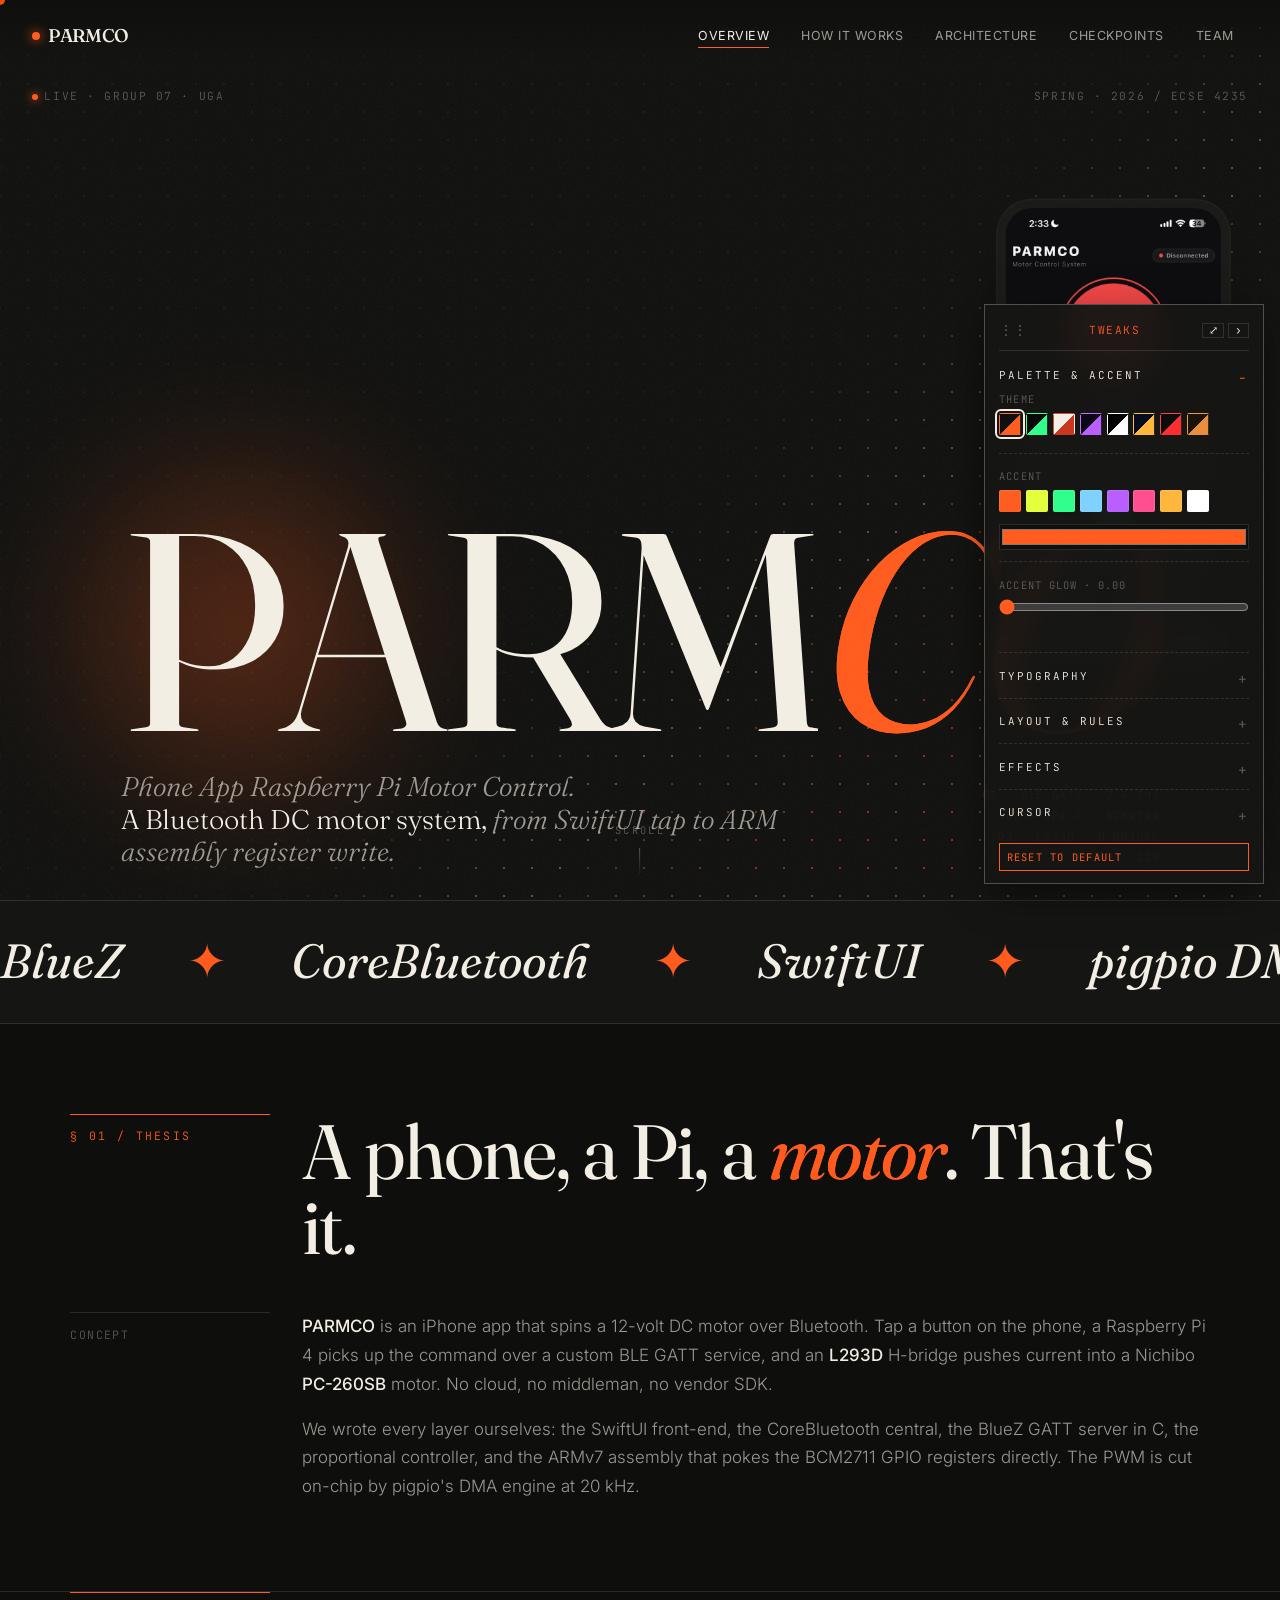
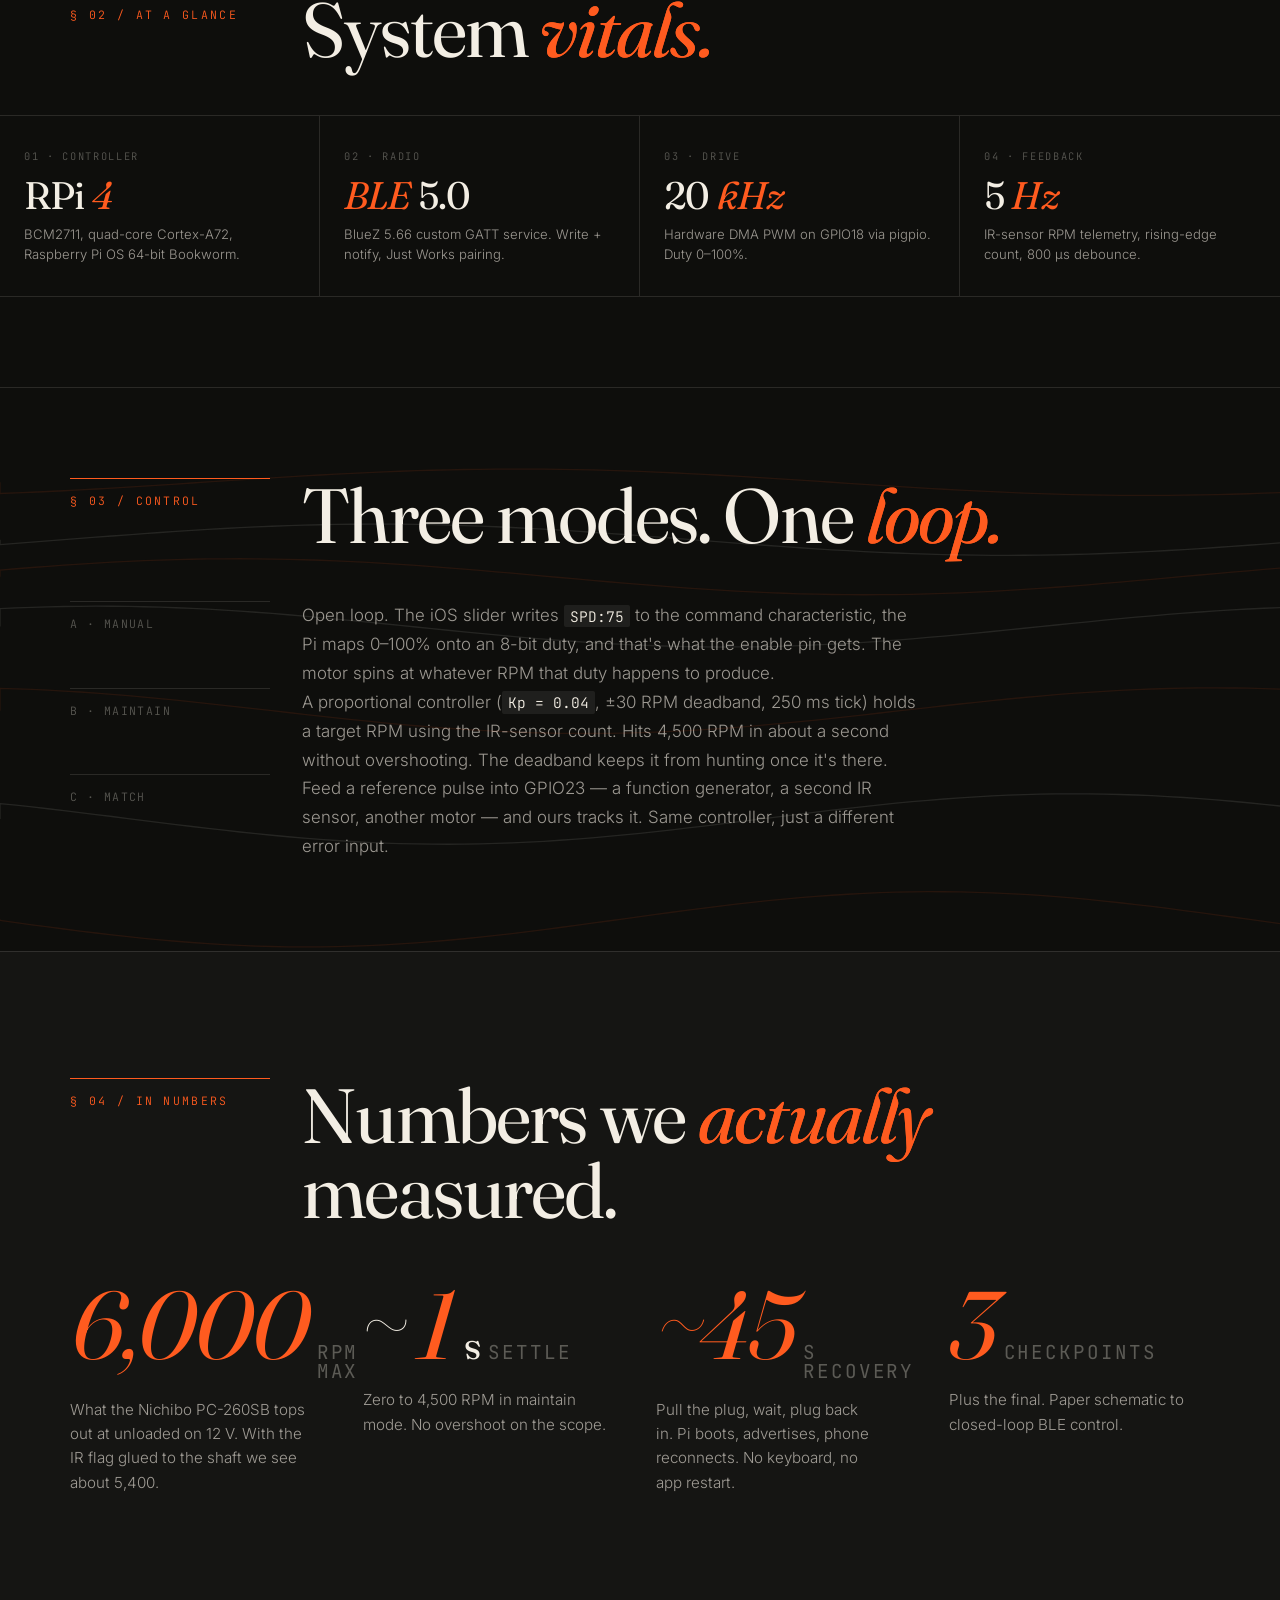
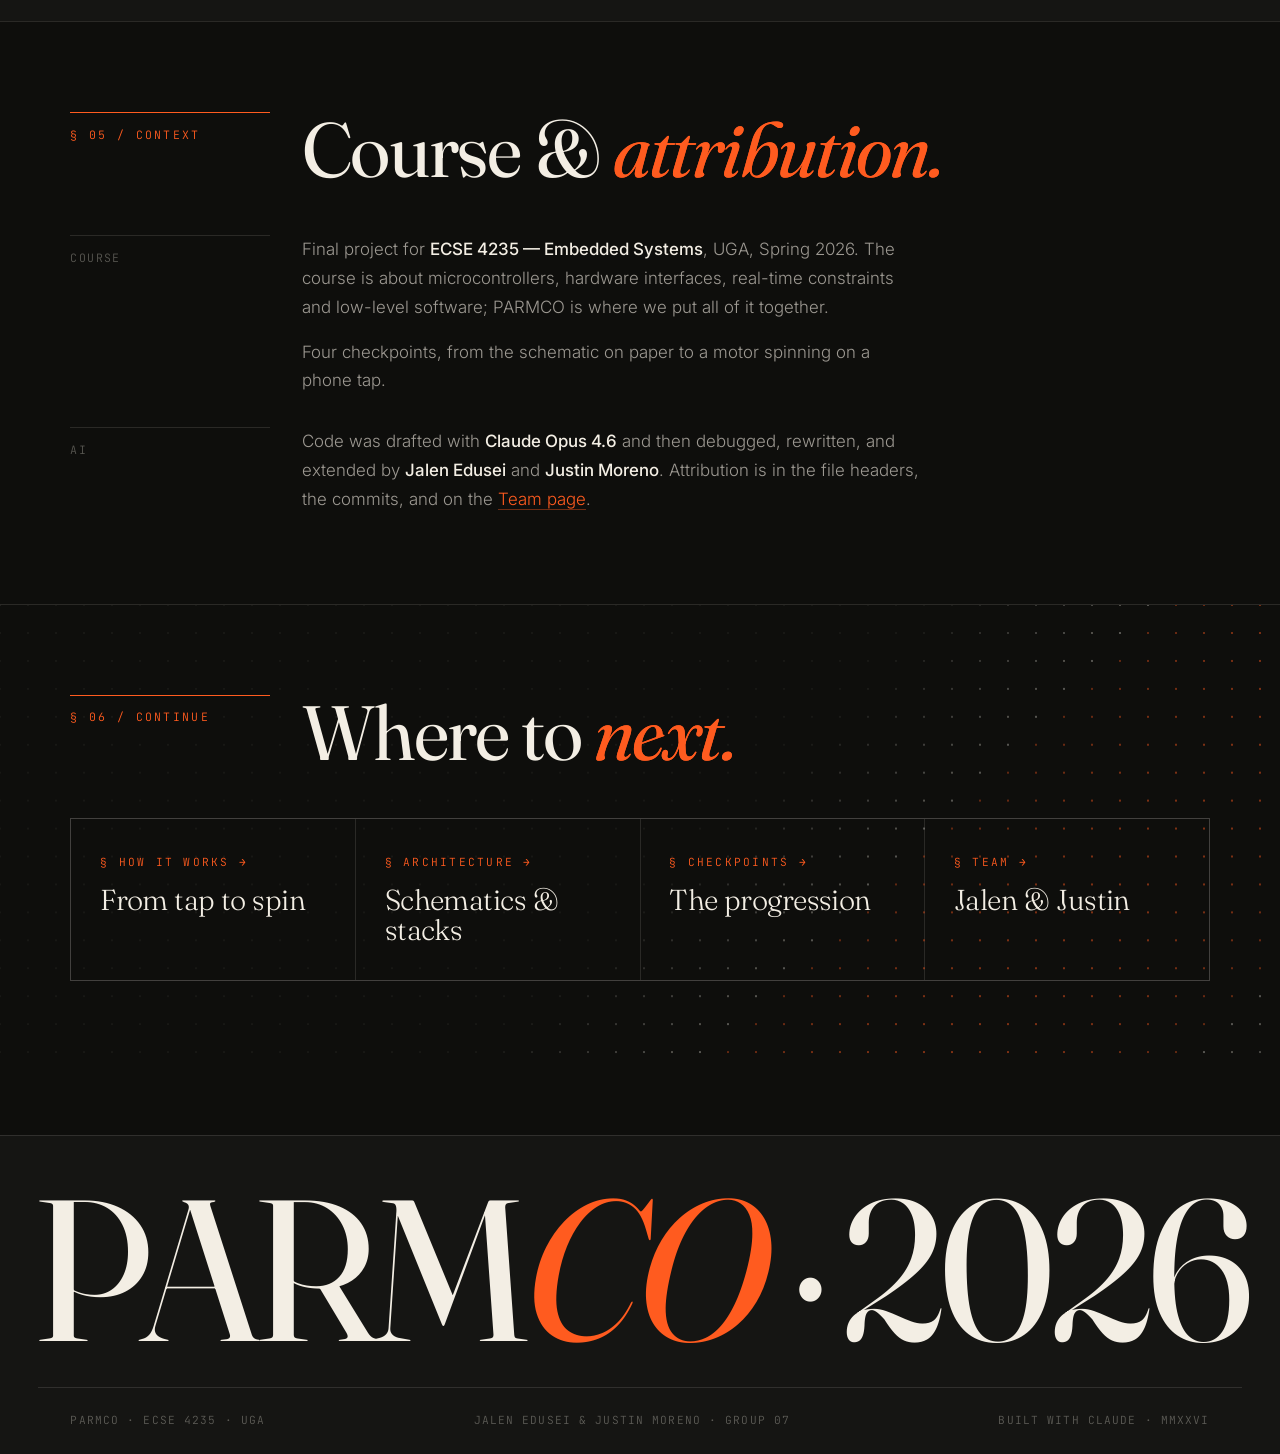
==== index.html @ 1833b7eb "Implement PARMCO site — 5-page static site with tweaks panel, IEEE schematic, BLE docs" ====
<!DOCTYPE html>
<html lang="en">
<head>
  <meta charset="UTF-8">
  <meta name="viewport" content="width=device-width, initial-scale=1.0">
  <title>PARMCO — Bluetooth Motor Control</title>
  <link rel="stylesheet" href="style.css">
  <script>document.documentElement.classList.add('js');</script>
</head>
<body>

<!-- ========== NAV ========== -->
<nav id="site-nav">
  <a href="index.html" class="nav-logo">
    <span class="nav-logo-dot"></span>
    PARMCO
  </a>
  <button class="nav-toggle" aria-label="Toggle menu">MENU</button>
  <ul class="nav-links">
    <li><a href="index.html" class="active">Overview</a></li>
    <li><a href="how-it-works.html">How It Works</a></li>
    <li><a href="architecture.html">Architecture</a></li>
    <li><a href="checkpoints.html">Checkpoints</a></li>
    <li><a href="team.html">Team</a></li>
  </ul>
</nav>

<!-- ========== HERO ========== -->
<header class="hero" id="hero">
  <div class="hero-grid"></div>
  <div class="blob"></div>

  <div class="hero-meta-top">
    <span><span class="dot"></span> LIVE · GROUP 07 · UGA</span>
    <span>SPRING · 2026 / ECSE 4235</span>
  </div>

  <div class="hero-phone" aria-hidden="true">
    <img src="images/parmco-app.png" alt="">
  </div>

  <div class="wrap">
    <h1>
      <span class="split-word">PARM</span><em class="split-word">CO</em>
    </h1>
    <div class="hero-split">
      <p class="hero-tagline reveal reveal-delay-2">
        Phone App Raspberry Pi Motor Control.<br>
        <span>A Bluetooth DC motor system,</span> from SwiftUI tap to ARM assembly register write.
      </p>
      <div class="hero-specs reveal reveal-delay-3">
        <div><span class="num">01</span> · BLE GATT · 2.4 GHZ</div>
        <div><span class="num">02</span> · RPi 4 · BCM2711</div>
        <div><span class="num">03</span> · L293D · H-BRIDGE</div>
        <div><span class="num">04</span> · PC-260SB · 12V</div>
      </div>
    </div>
  </div>

  <div class="scroll-cue">SCROLL</div>
</header>

<!-- ========== MARQUEE ========== -->
<div class="marquee">
  <div class="marquee-track">
    <span>BlueZ</span><span>CoreBluetooth</span><span>SwiftUI</span><span>pigpio DMA</span><span>ARMv7 asm</span><span>GATT</span><span>GPIO</span><span>PWM 20 kHz</span>
    <span>BlueZ</span><span>CoreBluetooth</span><span>SwiftUI</span><span>pigpio DMA</span><span>ARMv7 asm</span><span>GATT</span><span>GPIO</span><span>PWM 20 kHz</span>
  </div>
</div>

<main>

  <!-- ========== SECTION 01 · INTRO ========== -->
  <section class="section" id="about">
    <div class="wrap">
      <div class="section-head reveal">
        <div class="section-num">§ 01 / Thesis</div>
        <h2 class="section-title">A phone, a Pi, a <em>motor</em>. That's it.</h2>
      </div>

      <div class="body-grid reveal reveal-delay-1">
        <div class="aside">Concept</div>
        <div class="body wide">
          <p><strong>PARMCO</strong> is an iPhone app that spins a 12-volt DC motor over Bluetooth. Tap a button on the phone, a Raspberry Pi 4 picks up the command over a custom BLE GATT service, and an <strong>L293D</strong> H-bridge pushes current into a Nichibo <strong>PC-260SB</strong> motor. No cloud, no middleman, no vendor SDK.</p>
          <p>We wrote every layer ourselves: the SwiftUI front-end, the CoreBluetooth central, the BlueZ GATT server in C, the proportional controller, and the ARMv7 assembly that pokes the BCM2711 GPIO registers directly. The PWM is cut on-chip by pigpio's DMA engine at 20 kHz.</p>
        </div>
      </div>
    </div>
  </section>

  <!-- ========== SECTION 02 · SPEC STRIP ========== -->
  <section class="section" id="spec" style="padding-top:0">
    <div class="wrap">
      <div class="section-head reveal">
        <div class="section-num">§ 02 / At a glance</div>
        <h2 class="section-title">System <em>vitals.</em></h2>
      </div>
    </div>

    <div class="spec-strip reveal">
      <div>
        <div class="spec-label">01 · Controller</div>
        <div class="spec-value">RPi <em>4</em></div>
        <div class="spec-desc">BCM2711, quad-core Cortex-A72, Raspberry Pi OS 64-bit Bookworm.</div>
      </div>
      <div>
        <div class="spec-label">02 · Radio</div>
        <div class="spec-value"><em>BLE</em> 5.0</div>
        <div class="spec-desc">BlueZ 5.66 custom GATT service. Write + notify, Just Works pairing.</div>
      </div>
      <div>
        <div class="spec-label">03 · Drive</div>
        <div class="spec-value">20 <em>kHz</em></div>
        <div class="spec-desc">Hardware DMA PWM on GPIO18 via pigpio. Duty 0–100%.</div>
      </div>
      <div>
        <div class="spec-label">04 · Feedback</div>
        <div class="spec-value">5 <em>Hz</em></div>
        <div class="spec-desc">IR-sensor RPM telemetry, rising-edge count, 800 µs debounce.</div>
      </div>
    </div>
  </section>

  <!-- ========== SECTION 03 · CALLOUT + DETAIL ========== -->
  <section class="section" id="modes">
    <div class="wrap">
      <div class="section-head reveal">
        <div class="section-num">§ 03 / Control</div>
        <h2 class="section-title">Three modes. One <em>loop.</em></h2>
      </div>

      <div class="body-grid reveal">
        <div class="aside">A · Manual</div>
        <div class="body">
          <p>Open loop. The iOS slider writes <code>SPD:75</code> to the command characteristic, the Pi maps 0–100% onto an 8-bit duty, and that's what the enable pin gets. The motor spins at whatever RPM that duty happens to produce.</p>
        </div>
      </div>

      <div class="body-grid reveal">
        <div class="aside">B · Maintain</div>
        <div class="body">
          <p>A proportional controller (<code>Kp = 0.04</code>, ±30 RPM deadband, 250 ms tick) holds a target RPM using the IR-sensor count. Hits 4,500 RPM in about a second without overshooting. The deadband keeps it from hunting once it's there.</p>
        </div>
      </div>

      <div class="body-grid reveal">
        <div class="aside">C · Match</div>
        <div class="body">
          <p>Feed a reference pulse into GPIO23 — a function generator, a second IR sensor, another motor — and ours tracks it. Same controller, just a different error input.</p>
        </div>
      </div>
    </div>
  </section>

  <!-- ========== SECTION 04 · BIG STAT ========== -->
  <section class="section" id="vitals" style="background:var(--bg-2); padding-top:clamp(6rem,14vh,10rem); padding-bottom:clamp(6rem,14vh,10rem);">
    <div class="wrap">
      <div class="section-head reveal">
        <div class="section-num">§ 04 / In numbers</div>
        <h2 class="section-title">Numbers we <em>actually</em> measured.</h2>
      </div>

      <div style="display:grid; grid-template-columns:repeat(auto-fit,minmax(260px,1fr)); gap:3rem 2rem; margin-top:3rem;">
        <div class="reveal">
          <div class="big-stat"><em>6,000</em> <span class="unit">RPM max</span></div>
          <p style="margin-top:1rem; font-size:.95rem; max-width:32ch">What the Nichibo PC-260SB tops out at unloaded on 12 V. With the IR flag glued to the shaft we see about 5,400.</p>
        </div>
        <div class="reveal reveal-delay-1">
          <div class="big-stat">~<em>1</em><span style="font-size:.4em;margin-left:.1em">s</span> <span class="unit">settle</span></div>
          <p style="margin-top:1rem; font-size:.95rem; max-width:32ch">Zero to 4,500 RPM in maintain mode. No overshoot on the scope.</p>
        </div>
        <div class="reveal reveal-delay-2">
          <div class="big-stat"><em>~45</em> <span class="unit">s recovery</span></div>
          <p style="margin-top:1rem; font-size:.95rem; max-width:32ch">Pull the plug, wait, plug back in. Pi boots, advertises, phone reconnects. No keyboard, no app restart.</p>
        </div>
        <div class="reveal reveal-delay-3">
          <div class="big-stat"><em>3</em> <span class="unit">checkpoints</span></div>
          <p style="margin-top:1rem; font-size:.95rem; max-width:32ch">Plus the final. Paper schematic to closed-loop BLE control.</p>
        </div>
      </div>
    </div>
  </section>

  <!-- ========== SECTION 05 · QUOTE ========== -->
  <section class="section" id="course">
    <div class="wrap">
      <div class="section-head reveal">
        <div class="section-num">§ 05 / Context</div>
        <h2 class="section-title">Course &amp; <em>attribution.</em></h2>
      </div>
      <div class="body-grid reveal">
        <div class="aside">Course</div>
        <div class="body">
          <p>Final project for <strong>ECSE 4235 — Embedded Systems</strong>, UGA, Spring 2026. The course is about microcontrollers, hardware interfaces, real-time constraints and low-level software; PARMCO is where we put all of it together.</p>
          <p>Four checkpoints, from the schematic on paper to a motor spinning on a phone tap.</p>
        </div>
      </div>
      <div class="body-grid reveal reveal-delay-1" style="margin-top:2rem">
        <div class="aside">AI</div>
        <div class="body">
          <p>Code was drafted with <strong>Claude Opus 4.6</strong> and then debugged, rewritten, and extended by <strong>Jalen Edusei</strong> and <strong>Justin Moreno</strong>. Attribution is in the file headers, the commits, and on the <a href="team.html">Team page</a>.</p>
        </div>
      </div>
    </div>
  </section>

  <!-- ========== SECTION 06 · NAV OUT ========== -->
  <section class="section" id="next">
    <div class="wrap">
      <div class="section-head reveal">
        <div class="section-num">§ 06 / Continue</div>
        <h2 class="section-title">Where to <em>next.</em></h2>
      </div>

      <div style="display:grid; grid-template-columns:repeat(auto-fit,minmax(240px,1fr)); gap:1px; background:var(--rule); border:1px solid var(--rule); margin-top:2rem;">
        <a href="how-it-works.html" class="bare reveal" style="padding:2.2rem 1.8rem; background:var(--bg); color:var(--paper); display:block; text-decoration:none;">
          <div style="font-family:var(--f-mono); font-size:.7rem; letter-spacing:.2em; color:var(--accent)">§ HOW IT WORKS →</div>
          <div style="font-family:var(--f-display); font-size:1.8rem; margin-top:.8rem; line-height:1.05; letter-spacing:-.02em;">From tap to spin</div>
        </a>
        <a href="architecture.html" class="bare reveal reveal-delay-1" style="padding:2.2rem 1.8rem; background:var(--bg); color:var(--paper); display:block; text-decoration:none;">
          <div style="font-family:var(--f-mono); font-size:.7rem; letter-spacing:.2em; color:var(--accent)">§ ARCHITECTURE →</div>
          <div style="font-family:var(--f-display); font-size:1.8rem; margin-top:.8rem; line-height:1.05; letter-spacing:-.02em;">Schematics &amp; stacks</div>
        </a>
        <a href="checkpoints.html" class="bare reveal reveal-delay-2" style="padding:2.2rem 1.8rem; background:var(--bg); color:var(--paper); display:block; text-decoration:none;">
          <div style="font-family:var(--f-mono); font-size:.7rem; letter-spacing:.2em; color:var(--accent)">§ CHECKPOINTS →</div>
          <div style="font-family:var(--f-display); font-size:1.8rem; margin-top:.8rem; line-height:1.05; letter-spacing:-.02em;">The progression</div>
        </a>
        <a href="team.html" class="bare reveal reveal-delay-3" style="padding:2.2rem 1.8rem; background:var(--bg); color:var(--paper); display:block; text-decoration:none;">
          <div style="font-family:var(--f-mono); font-size:.7rem; letter-spacing:.2em; color:var(--accent)">§ TEAM →</div>
          <div style="font-family:var(--f-display); font-size:1.8rem; margin-top:.8rem; line-height:1.05; letter-spacing:-.02em;">Jalen &amp; Justin</div>
        </a>
      </div>
    </div>
  </section>

</main>

<!-- ========== FOOTER ========== -->
<footer>
  <div class="footer-marquee" style="text-align: center">PARM<em>CO</em> · 2026</div>
  <div class="footer-inner">
    <div>PARMCO · ECSE 4235 · UGA</div>
    <div>JALEN EDUSEI &amp; JUSTIN MORENO · GROUP 07</div>
    <div>BUILT WITH CLAUDE · MMXXVI</div>
  </div>
</footer>

<script src="tweaks.js"></script>
<script src="bg-effects.js"></script>
<script>
document.addEventListener('DOMContentLoaded', function () {
  // Hero — dot grid pulse
  BgEffects.dotGrid(document.querySelector('.hero'));
  // Three modes. One Loop — silk ribbons
  BgEffects.silk(document.querySelector('#modes'));
  // Where to next — dot grid pulse
  BgEffects.dotGrid(document.querySelector('#next'));
});
</script>
</body>
</html>
---- style.css ----
/* ================================================================
   PARMCO — Award-worthy rework
   Editorial serif + utilitarian mono, bold scale, scroll motion
   ================================================================ */

@import url('https://fonts.googleapis.com/css2?family=Fraunces:ital,opsz,wght@0,9..144,300;0,9..144,400;0,9..144,500;0,9..144,600;1,9..144,400;1,9..144,500&family=JetBrains+Mono:wght@300;400;500&family=Inter:wght@300;400;500;600&display=swap');

/* ── Theme tokens (live-tweakable) ───────────────────────────── */
:root {
  --bg:          #0E0E0C;
  --bg-2:        #151513;
  --bg-soft:     #1C1C1A;
  --paper:       #F3EEE4;
  --paper-2:     #E8E1D2;
  --ink:         #F3EEE4;
  --ink-dim:     rgba(243,238,228,0.62);
  --ink-faint:   rgba(243,238,228,0.32);
  --rule:        rgba(243,238,228,0.12);
  --rule-strong: rgba(243,238,228,0.26);

  --accent:      #FF5B1F;   /* molten orange */
  --accent-2:    #E4FF3A;   /* acid yellow */
  --accent-cool: #7CD0FF;   /* signal blue */

  --f-display:   'Fraunces', 'Playfair Display', Georgia, serif;
  --f-body:      'Inter', system-ui, sans-serif;
  --f-mono:      'JetBrains Mono', ui-monospace, monospace;

  --grain-opacity: 0.06;
  --scale-title: 1;
  --letter-spacing-display: -0.035em;

  --ease-out:    cubic-bezier(0.16, 1, 0.3, 1);
  --ease-in-out: cubic-bezier(0.76, 0, 0.24, 1);

  --max-w:       min(1240px, 94vw);
  --pad:         clamp(1rem, 4vw, 2rem);
}

/* ── Reset ───────────────────────────────────────────────────── */
*, *::before, *::after { box-sizing: border-box; margin: 0; padding: 0; }
html { font-size: 16px; scroll-behavior: smooth; overflow-x: hidden; }

body {
  background: var(--bg);
  color: var(--ink);
  font-family: var(--f-body);
  font-weight: 300;
  line-height: 1.6;
  -webkit-font-smoothing: antialiased;
  text-rendering: optimizeLegibility;
  overflow-x: hidden;
  position: relative;
}

/* Film grain overlay */
body::before {
  content: '';
  position: fixed;
  inset: 0;
  pointer-events: none;
  z-index: 500;
  opacity: var(--grain-opacity);
  mix-blend-mode: overlay;
  background-image: url("data:image/svg+xml;utf8,<svg xmlns='http://www.w3.org/2000/svg' width='200' height='200'><filter id='n'><feTurbulence type='fractalNoise' baseFrequency='0.9' numOctaves='2' stitchTiles='stitch'/><feColorMatrix values='0 0 0 0 1  0 0 0 0 1  0 0 0 0 1  0 0 0 1 0'/></filter><rect width='200' height='200' filter='url(%23n)' opacity='0.8'/></svg>");
}

/* Vignette overlay — radial darkening at edges, tied to --vignette (0–1) */
body::after {
  content: '';
  position: fixed;
  inset: 0;
  pointer-events: none;
  z-index: 499;
  opacity: var(--vignette, 0);
  background: radial-gradient(ellipse at center, transparent 45%, var(--bg) 110%);
  transition: opacity 0.4s var(--ease-out);
}

/* Tweakable radius target — components opt in via var(--radius) */
.schematic-frame, .code-block, .stack, .data-table, .cp-file,
.tweaks-panel, .tag, .stat-tile, .member-card, .artifact,
.btn, .nav-logo-dot, .phone-frame, .hero-phone img {
  border-radius: var(--radius, 0);
}

/* Animation speed multiplier — applies to elements that opt in via --anim-dur */
:root { --anim-speed: 1; }
/* For unobtrusive behavior, SVG animations and marquees can reference --anim-speed
   via `dur` attribute fallback (SMIL doesn't support CSS vars), so we apply
   animation-play-state slowdowns by adjusting keyframes scoped to classes. */
.marquee-track, .footer-marquee { animation-duration: calc(30s / var(--anim-speed)); }

/* Disable scroll reveal — show content immediately */
html.no-reveal .reveal,
html.no-reveal .split-word { opacity: 1 !important; transform: none !important; }

/* Noise-scroll — intensifies grain on scroll */
html.noise-scroll body::before { opacity: calc(var(--grain-opacity) + 0.08); }

/* Page-enter */
body { animation: pg 0.5s var(--ease-out) both; }
@keyframes pg { from { opacity: 0; } to { opacity: 1; } }

::selection { background: var(--accent); color: #000; }

/* ── Wrap ────────────────────────────────────────────────────── */
.wrap {
  max-width: var(--max-w);
  margin: 0 auto;
  padding: 0 var(--pad);
}
.wrap--narrow {
  max-width: min(780px, 94vw);
}

/* ── Cursor dot ──────────────────────────────────────────────── */
.cursor-dot {
  position: fixed;
  top: 0; left: 0;
  width: 10px; height: 10px;
  border-radius: 50%;
  background: var(--accent);
  pointer-events: none;
  z-index: 1000;
  mix-blend-mode: difference;
  transform: translate(-50%, -50%);
  transition: transform 0.15s var(--ease-out), width 0.2s var(--ease-out), height 0.2s var(--ease-out);
  will-change: transform;
}
.cursor-dot.hover {
  width: 40px; height: 40px;
  background: var(--paper);
}
@media (pointer: coarse) { .cursor-dot { display: none; } }

/* ── Nav ─────────────────────────────────────────────────────── */
#site-nav {
  position: fixed;
  top: 0; left: 0; right: 0;
  z-index: 100;
  padding: 1.1rem var(--pad);
  display: flex;
  align-items: center;
  justify-content: space-between;
  background: linear-gradient(to bottom, rgba(14,14,12,0.92), rgba(14,14,12,0));
  backdrop-filter: blur(10px);
  -webkit-backdrop-filter: blur(10px);
  transition: padding 0.3s var(--ease-out), background 0.3s var(--ease-out);
}
#site-nav.scrolled {
  padding: 0.7rem var(--pad);
  background: rgba(14,14,12,0.96);
  border-bottom: 1px solid var(--rule);
}
.nav-logo {
  font-family: var(--f-display);
  font-size: 1.15rem;
  font-weight: 500;
  letter-spacing: -0.02em;
  color: var(--ink);
  text-decoration: none;
  display: flex;
  align-items: center;
  gap: 0.5rem;
}
.nav-logo-dot {
  display: inline-block;
  width: 8px; height: 8px;
  border-radius: 50%;
  background: var(--accent);
  box-shadow: 0 0 12px var(--accent);
  animation: pulse-dot 2s ease-in-out infinite;
}
@keyframes pulse-dot {
  0%, 100% { transform: scale(1); opacity: 1; }
  50% { transform: scale(1.4); opacity: 0.6; }
}

.nav-links {
  display: flex;
  gap: 0.2rem;
  list-style: none;
  align-items: center;
}
.nav-links a {
  position: relative;
  display: inline-block;
  padding: 0.5rem 0.9rem;
  font-size: 0.78rem;
  font-weight: 400;
  letter-spacing: 0.04em;
  text-transform: uppercase;
  color: var(--ink-dim);
  text-decoration: none;
  transition: color 0.2s;
}
.nav-links a::before {
  content: '';
  position: absolute;
  left: 0.9rem; right: 0.9rem;
  bottom: 0.35rem;
  height: 1px;
  background: var(--accent);
  transform: scaleX(0);
  transform-origin: left;
  transition: transform 0.35s var(--ease-out);
}
.nav-links a:hover { color: var(--ink); }
.nav-links a:hover::before { transform: scaleX(1); }
.nav-links a.active { color: var(--ink); }
.nav-links a.active::before { transform: scaleX(1); }

.nav-toggle {
  display: none;
  background: none;
  border: 1px solid var(--rule);
  color: var(--ink);
  padding: 0.4rem 0.8rem;
  font-family: var(--f-mono);
  font-size: 0.75rem;
  letter-spacing: 0.1em;
  cursor: pointer;
}
@media (max-width: 720px) {
  .nav-toggle { display: block; }
  .nav-links {
    display: none;
    position: absolute;
    top: 100%; left: 0; right: 0;
    flex-direction: column;
    background: var(--bg);
    border-top: 1px solid var(--rule);
    border-bottom: 1px solid var(--rule);
    padding: 1rem 0;
    align-items: stretch;
  }
  .nav-links.open { display: flex; }
  .nav-links a { padding: 0.7rem var(--pad); }
  .nav-links a::before { display: none; }
}

/* ── Hero ────────────────────────────────────────────────────── */
.hero {
  min-height: 100svh;
  display: flex;
  flex-direction: column;
  justify-content: flex-end;
  padding: 6rem 0 2rem;
  position: relative;
  overflow: hidden;
}

.hero-grid { display: none; }

.hero-meta-top {
  position: absolute;
  top: 5.5rem;
  left: var(--pad);
  right: var(--pad);
  display: flex;
  justify-content: space-between;
  font-family: var(--f-mono);
  font-size: 0.7rem;
  letter-spacing: 0.14em;
  text-transform: uppercase;
  color: var(--ink-faint);
  z-index: 2;
}
.hero-meta-top span { display: inline-flex; align-items: center; gap: 0.4rem; }
.hero-meta-top .dot {
  width: 6px; height: 6px; border-radius: 50%;
  background: var(--accent);
  box-shadow: 0 0 8px var(--accent);
  animation: pulse-dot 1.8s ease-in-out infinite;
}

.hero h1 {
  font-family: var(--f-display);
  font-weight: 400;
  font-size: clamp(5.5rem, 22vw, 20rem);
  line-height: 0.82;
  letter-spacing: var(--letter-spacing-display);
  color: var(--paper);
  margin: 0;
  position: relative;
  z-index: 2;
  transform: scale(var(--scale-title));
  transform-origin: left bottom;
}
.hero h1 em {
  font-style: italic;
  font-variation-settings: 'opsz' 144;
  color: var(--accent);
}
.hero h1 .ampersand {
  font-style: italic;
  color: var(--accent);
  font-variation-settings: 'opsz' 144;
}

.hero-split {
  display: grid;
  grid-template-columns: 1fr auto;
  gap: 2rem;
  align-items: end;
  margin-top: 1.5rem;
  position: relative;
  z-index: 2;
}
.hero-tagline {
  font-family: var(--f-display);
  font-style: italic;
  font-size: clamp(1.1rem, 2.2vw, 1.7rem);
  line-height: 1.2;
  color: var(--ink-dim);
  max-width: 40ch;
}
.hero-tagline span { color: var(--paper); font-style: normal; }

.hero-specs {
  font-family: var(--f-mono);
  font-size: 0.72rem;
  letter-spacing: 0.06em;
  color: var(--ink-dim);
  text-align: right;
  line-height: 1.8;
  text-transform: uppercase;
}
.hero-specs .num { color: var(--accent); font-weight: 500; }

@media (max-width: 720px) {
  .hero-split { grid-template-columns: 1fr; }
  .hero-specs { text-align: left; }
}

.scroll-cue {
  position: absolute;
  bottom: 1.5rem;
  left: 50%;
  transform: translateX(-50%);
  font-family: var(--f-mono);
  font-size: 0.65rem;
  letter-spacing: 0.22em;
  text-transform: uppercase;
  color: var(--ink-faint);
  display: flex;
  flex-direction: column;
  align-items: center;
  gap: 0.6rem;
  z-index: 2;
}
.scroll-cue::after {
  content: '';
  display: block;
  width: 1px;
  height: 28px;
  background: linear-gradient(to bottom, var(--ink-faint), transparent);
  animation: scroll-cue 1.8s ease-in-out infinite;
}
@keyframes scroll-cue {
  0% { transform: scaleY(0); transform-origin: top; }
  50% { transform: scaleY(1); transform-origin: top; }
  50.01% { transform: scaleY(1); transform-origin: bottom; }
  100% { transform: scaleY(0); transform-origin: bottom; }
}

/* ── Marquee band ────────────────────────────────────────────── */
.marquee {
  border-top: 1px solid var(--rule);
  border-bottom: 1px solid var(--rule);
  padding: 1.4rem 0;
  overflow: hidden;
  background: var(--bg-2);
  position: relative;
  z-index: 1;
}
.marquee-track {
  display: flex;
  gap: 4rem;
  white-space: nowrap;
  animation: marquee 40s linear infinite;
  font-family: var(--f-display);
  font-style: italic;
  font-size: clamp(1.6rem, 4vw, 3rem);
  color: var(--paper);
  font-weight: 400;
}
.marquee-track span { display: inline-flex; align-items: center; gap: 4rem; }
.marquee-track span::after {
  content: '✦';
  color: var(--accent);
  font-style: normal;
}
@keyframes marquee {
  to { transform: translateX(-50%); }
}

/* ── Sections ────────────────────────────────────────────────── */
.section {
  padding: clamp(4rem, 10vh, 8rem) 0;
  position: relative;
}
.section + .section { border-top: 1px solid var(--rule); }

.section-head {
  display: grid;
  grid-template-columns: 200px 1fr;
  gap: 2rem;
  margin-bottom: 3rem;
  align-items: baseline;
}
.section-num {
  font-family: var(--f-mono);
  font-size: 0.72rem;
  letter-spacing: 0.2em;
  text-transform: uppercase;
  color: var(--accent);
  padding-top: 0.8rem;
  border-top: 1px solid var(--accent);
  display: inline-block;
  align-self: start;
}
.section-title {
  font-family: var(--f-display);
  font-weight: 400;
  font-size: clamp(2.2rem, 6vw, 4.8rem);
  line-height: 0.98;
  letter-spacing: -0.025em;
  color: var(--paper);
}
.section-title em {
  font-style: italic;
  color: var(--accent);
}
@media (max-width: 720px) {
  .section-head { grid-template-columns: 1fr; gap: 1rem; }
}

.body-grid {
  display: grid;
  grid-template-columns: 200px 1fr;
  gap: 2rem;
}
.body-grid > .aside {
  font-family: var(--f-mono);
  font-size: 0.72rem;
  letter-spacing: 0.12em;
  text-transform: uppercase;
  color: var(--ink-faint);
  border-top: 1px solid var(--rule);
  padding-top: 0.8rem;
}
.body-grid > .body {
  font-size: 1.06rem;
  line-height: 1.7;
  color: var(--ink-dim);
  max-width: 62ch;
}
.body-grid > .body.wide { max-width: none; }
.body-grid > .body strong { color: var(--paper); font-weight: 500; }
.body-grid > .body em { color: var(--paper); }
.body-grid > .body p + p { margin-top: 1rem; }
.body-grid > .body h3 {
  font-family: var(--f-mono);
  font-size: 0.72rem;
  font-weight: 500;
  letter-spacing: 0.15em;
  text-transform: uppercase;
  color: var(--accent);
  margin-top: 2.2rem;
  margin-bottom: 0.7rem;
}
.body-grid > .body h3:first-child { margin-top: 0; }
@media (max-width: 720px) {
  .body-grid { grid-template-columns: 1fr; gap: 0.8rem; }
}

/* ── Reveal animations ───────────────────────────────────────── */
.js .reveal {
  opacity: 0;
  transform: translateY(32px);
  transition: opacity 0.9s var(--ease-out), transform 0.9s var(--ease-out);
}
.js .reveal.visible {
  opacity: 1;
  transform: none;
}
.js .reveal-delay-1 { transition-delay: 0.08s; }
.js .reveal-delay-2 { transition-delay: 0.16s; }
.js .reveal-delay-3 { transition-delay: 0.24s; }

/* Letter-by-letter reveal for big titles */
.split-word {
  display: inline-block;
  overflow: hidden;
  vertical-align: top;
}
.split-word .c {
  display: inline-block;
  transform: translateY(110%);
  transition: transform 0.9s var(--ease-out);
  transition-delay: calc(var(--i,0) * 35ms);
}
.split-word.visible .c { transform: translateY(0); }

/* ── Spec strip ──────────────────────────────────────────────── */
.spec-strip {
  display: grid;
  grid-template-columns: repeat(4, 1fr);
  border-top: 1px solid var(--rule);
  border-bottom: 1px solid var(--rule);
}
.spec-strip > div {
  padding: 2rem 1.5rem;
  border-right: 1px solid var(--rule);
  min-height: 180px;
  display: flex;
  flex-direction: column;
  justify-content: space-between;
}
.spec-strip > div:last-child { border-right: none; }
.spec-strip .spec-label {
  font-family: var(--f-mono);
  font-size: 0.65rem;
  letter-spacing: 0.16em;
  text-transform: uppercase;
  color: var(--ink-faint);
}
.spec-strip .spec-value {
  font-family: var(--f-display);
  font-size: clamp(1.6rem, 3vw, 2.4rem);
  font-weight: 400;
  line-height: 1;
  color: var(--paper);
  letter-spacing: -0.02em;
}
.spec-strip .spec-value em { color: var(--accent); font-style: italic; }
.spec-strip .spec-desc {
  font-size: 0.82rem;
  color: var(--ink-dim);
  line-height: 1.5;
}
@media (max-width: 900px) {
  .spec-strip { grid-template-columns: repeat(2, 1fr); }
  .spec-strip > div:nth-child(2) { border-right: none; }
  .spec-strip > div:nth-child(-n+2) { border-bottom: 1px solid var(--rule); }
}
@media (max-width: 500px) {
  .spec-strip { grid-template-columns: 1fr; }
  .spec-strip > div { border-right: none; border-bottom: 1px solid var(--rule); }
  .spec-strip > div:last-child { border-bottom: none; }
}

/* ── Big quote / callout ─────────────────────────────────────── */
.callout {
  font-family: var(--f-display);
  font-weight: 400;
  font-size: clamp(1.8rem, 5vw, 3.2rem);
  line-height: 1.08;
  letter-spacing: -0.02em;
  color: var(--paper);
  padding: 1rem 0;
  max-width: 24ch;
}
.callout em { font-style: italic; color: var(--accent); }

/* ── Tables ──────────────────────────────────────────────────── */
.data-table {
  width: 100%;
  border-collapse: collapse;
  font-size: 0.88rem;
  margin: 1.25rem 0;
}
.data-table th {
  text-align: left;
  font-family: var(--f-mono);
  font-size: 0.64rem;
  font-weight: 500;
  letter-spacing: 0.14em;
  text-transform: uppercase;
  color: var(--ink-faint);
  padding: 0 0.8rem 0.7rem 0;
  border-bottom: 1px solid var(--rule-strong);
}
.data-table td {
  padding: 0.75rem 0.8rem 0.75rem 0;
  border-bottom: 1px solid var(--rule);
  color: var(--ink-dim);
  vertical-align: top;
  line-height: 1.55;
  transition: background 0.25s;
}
.data-table tr:hover td { background: rgba(243,238,228,0.03); }
.data-table td:first-child {
  color: var(--paper);
  font-weight: 400;
  white-space: nowrap;
  font-family: var(--f-mono);
  font-size: 0.82rem;
}

/* ── Code ────────────────────────────────────────────────────── */
code {
  font-family: var(--f-mono);
  font-size: 0.86em;
  background: rgba(243,238,228,0.08);
  color: var(--paper);
  padding: 0.12em 0.4em;
  border-radius: 2px;
}
pre {
  background: var(--bg-2);
  border: 1px solid var(--rule);
  border-left: 2px solid var(--accent);
  padding: 1.5rem 1.6rem;
  overflow-x: auto;
  margin: 1.75rem 0;
  font-size: 0.82rem;
}
pre code {
  background: none;
  padding: 0;
  line-height: 1.75;
  color: var(--paper);
  font-size: inherit;
}
pre code .kw  { color: var(--accent); }
pre code .cm  { color: var(--ink-faint); font-style: italic; }
pre code .st  { color: var(--accent-2); }
pre code .nm  { color: var(--accent-cool); }
pre code .fn  { color: var(--paper); font-weight: 500; }
pre code .re  { color: #B8A99A; }
.code-label {
  font-family: var(--f-mono);
  font-size: 0.64rem;
  font-weight: 500;
  letter-spacing: 0.14em;
  text-transform: uppercase;
  color: var(--ink-faint);
  margin-bottom: 0.4rem;
  margin-top: 1.5rem;
  display: block;
}

/* ── Diagrams ────────────────────────────────────────────────── */
.diagram {
  margin: 2rem 0;
  overflow-x: auto;
  background: var(--bg-2);
  border: 1px solid var(--rule);
  padding: 1.5rem 1rem;
  position: relative;
}
.diagram::before {
  content: '';
  position: absolute;
  top: 0; left: 0; right: 0;
  height: 28px;
  background: linear-gradient(to bottom, rgba(255,91,31,0.06), transparent);
  pointer-events: none;
}
.diagram svg {
  display: block;
  max-width: 100%;
  height: auto;
}
.diagram-caption {
  font-family: var(--f-mono);
  font-size: 0.72rem;
  letter-spacing: 0.04em;
  color: var(--ink-faint);
  margin-top: 1rem;
  padding-top: 0.8rem;
  border-top: 1px solid var(--rule);
  font-style: italic;
}

/* ── Team members ────────────────────────────────────────────── */
.team-grid {
  display: grid;
  grid-template-columns: repeat(2, 1fr);
  gap: 2rem;
  margin-top: 2rem;
}
@media (max-width: 900px) { .team-grid { grid-template-columns: 1fr; } }

.member-card {
  position: relative;
  border: 1px solid var(--rule);
  background: var(--bg-2);
  transition: border-color 0.35s var(--ease-out), transform 0.35s var(--ease-out);
  overflow: hidden;
  display: block;
  color: inherit;
  text-decoration: none;
}
.member-card:hover {
  border-color: var(--accent);
  transform: translateY(-4px);
}
.member-photo {
  position: relative;
  aspect-ratio: 1 / 1;
  overflow: hidden;
  background: var(--bg-soft);
}
.member-photo img {
  position: absolute;
  inset: 0;
  width: 100%; height: 100%;
  object-fit: cover;
  filter: grayscale(0.6) contrast(1.05);
  transition: filter 0.6s var(--ease-out), transform 0.6s var(--ease-out);
}
.member-card:hover .member-photo img {
  filter: grayscale(0) contrast(1.08);
  transform: scale(1.04);
}
.member-photo::after {
  content: '';
  position: absolute;
  inset: 0;
  background: linear-gradient(to top, rgba(14,14,12,0.55), transparent 55%);
  pointer-events: none;
}
.member-info {
  padding: 1.6rem 1.75rem;
  display: flex;
  flex-direction: column;
  gap: 0.3rem;
  position: relative;
}
.member-role {
  font-family: var(--f-mono);
  font-size: 0.68rem;
  letter-spacing: 0.16em;
  text-transform: uppercase;
  color: var(--accent);
}
.member-name {
  font-family: var(--f-display);
  font-size: clamp(1.8rem, 3vw, 2.4rem);
  font-weight: 400;
  line-height: 1.05;
  letter-spacing: -0.02em;
  color: var(--paper);
}
.member-linkedin {
  margin-top: 0.6rem;
  font-family: var(--f-mono);
  font-size: 0.72rem;
  letter-spacing: 0.04em;
  color: var(--ink-dim);
  display: inline-flex;
  align-items: center;
  gap: 0.5rem;
  transition: color 0.2s;
}
.member-card:hover .member-linkedin { color: var(--accent); }
.member-linkedin svg { width: 14px; height: 14px; }

.member-body {
  padding: 0 0 1.6rem 1.75rem;
  padding-right: 1.75rem;
  font-size: 0.92rem;
  color: var(--ink-dim);
  line-height: 1.6;
}
.member-body p + p { margin-top: 0.75rem; }
.member-skills {
  display: flex;
  flex-wrap: wrap;
  gap: 0.35rem;
  padding: 0 1.75rem 1.6rem;
}
.member-skill {
  font-family: var(--f-mono);
  font-size: 0.64rem;
  letter-spacing: 0.08em;
  color: var(--ink-dim);
  border: 1px solid var(--rule);
  padding: 0.25em 0.55em;
}

/* ── Timeline ────────────────────────────────────────────────── */
.timeline {
  position: relative;
  padding-left: 2.5rem;
  margin-top: 2rem;
}
.timeline::before {
  content: '';
  position: absolute;
  left: 6px; top: 12px; bottom: 12px;
  width: 1px;
  background: var(--rule-strong);
}
.tl-item {
  position: relative;
  padding-bottom: 3rem;
}
.tl-item::before {
  content: '';
  position: absolute;
  left: -2.5rem;
  top: 8px;
  width: 13px; height: 13px;
  border-radius: 50%;
  background: var(--bg);
  border: 2px solid var(--accent);
  transition: background 0.3s, transform 0.3s var(--ease-out);
}
.tl-item:hover::before {
  background: var(--accent);
  transform: scale(1.3);
}
.tl-item--final::before {
  background: var(--accent);
  box-shadow: 0 0 0 4px rgba(255,91,31,0.25);
}
.tl-checkpoint {
  font-family: var(--f-mono);
  font-size: 0.68rem;
  letter-spacing: 0.16em;
  text-transform: uppercase;
  color: var(--accent);
  margin-bottom: 0.45rem;
}
.tl-title {
  font-family: var(--f-display);
  font-size: clamp(1.4rem, 3vw, 2rem);
  font-weight: 400;
  letter-spacing: -0.02em;
  line-height: 1.1;
  color: var(--paper);
  margin-bottom: 0.3rem;
}
.tl-title em { font-style: italic; color: var(--accent); }
.tl-date {
  font-family: var(--f-mono);
  font-size: 0.72rem;
  letter-spacing: 0.1em;
  color: var(--ink-faint);
  text-transform: uppercase;
  margin-bottom: 1rem;
}
.tl-body {
  font-size: 0.96rem;
  line-height: 1.65;
  color: var(--ink-dim);
  max-width: 64ch;
}
.tl-body p + p { margin-top: 0.75rem; }
.tl-body strong { color: var(--paper); font-weight: 500; }
.artifacts {
  display: flex;
  flex-wrap: wrap;
  gap: 0.4rem;
  margin-top: 1.2rem;
}
.artifact {
  font-family: var(--f-mono);
  font-size: 0.68rem;
  letter-spacing: 0.04em;
  color: var(--ink-dim);
  text-decoration: none;
  border: 1px solid var(--rule);
  padding: 0.3em 0.7em;
  transition: color 0.2s, border-color 0.2s, background 0.2s;
}
.artifact:hover {
  color: var(--paper);
  border-color: var(--accent);
  background: rgba(255,91,31,0.1);
}

/* ── Footer ──────────────────────────────────────────────────── */
footer {
  border-top: 1px solid var(--rule);
  padding: 3rem 0 2rem;
  margin-top: 4rem;
  background: var(--bg-2);
  position: relative;
}
.footer-marquee {
  font-family: var(--f-display);
  font-size: 10rem; /* overridden by fitText JS */
  font-weight: 400;
  line-height: 0.85;
  letter-spacing: -0.04em;
  color: var(--paper);
  padding: 0 var(--pad);
  overflow: hidden;
  white-space: nowrap;
  margin-bottom: 2rem;
  width: 100%;
  display: block;
}
.footer-marquee em { font-style: italic; color: var(--accent); }
.footer-inner {
  max-width: var(--max-w);
  margin: 0 auto;
  padding: 1.5rem var(--pad) 0;
  border-top: 1px solid var(--rule);
  display: flex;
  justify-content: space-between;
  align-items: center;
  flex-wrap: wrap;
  gap: 1rem;
  font-family: var(--f-mono);
  font-size: 0.7rem;
  letter-spacing: 0.1em;
  text-transform: uppercase;
  color: var(--ink-faint);
}

/* ── Page hero (inner pages) ─────────────────────────────────── */
.page-hero {
  padding: calc(6rem + 2rem) 0 3rem;
  border-bottom: 1px solid var(--rule);
  position: relative;
  overflow: hidden;
}
.page-hero::before { display: none; }
.page-hero .label {
  font-family: var(--f-mono);
  font-size: 0.72rem;
  letter-spacing: 0.2em;
  text-transform: uppercase;
  color: var(--accent);
  display: inline-block;
  padding-top: 0.7rem;
  border-top: 1px solid var(--accent);
  margin-bottom: 2rem;
  position: relative;
}
.page-hero h1 {
  font-family: var(--f-display);
  font-size: clamp(2.6rem, 7.5vw, 6rem);
  font-weight: 400;
  letter-spacing: -0.025em;
  line-height: 1.04;
  color: var(--paper);
  margin-bottom: 2rem;
  max-width: 20ch;
  position: relative;
  text-wrap: balance;
}
.page-hero h1 em { font-style: italic; color: var(--accent); }
.page-hero p {
  font-size: 1.05rem;
  color: var(--ink-dim);
  max-width: 55ch;
  position: relative;
}

/* ── Tweaks panel ────────────────────────────────────────────── */
.tweaks-panel {
  position: fixed;
  bottom: 1rem; right: 1rem;
  z-index: 200;
  background: rgba(21,21,19,0.96);
  border: 1px solid var(--rule-strong);
  backdrop-filter: blur(12px);
  -webkit-backdrop-filter: blur(12px);
  padding: .75rem .9rem;
  font-family: var(--f-mono);
  font-size: 0.72rem;
  color: var(--paper);
  width: 280px;
  max-height: 82vh;
  overflow-y: auto;
  transition: box-shadow .2s var(--ease-out), opacity .25s;
  display: none;
  box-shadow: 0 12px 40px -8px rgba(0,0,0,.6);
}
.tweaks-panel.visible { display: block; }
.tweaks-panel.collapsed { max-height: 42px; overflow: hidden; }
.tweaks-panel.dragging { box-shadow: 0 18px 60px -8px rgba(0,0,0,.75); cursor: grabbing; }
.tweaks-header {
  display: flex;
  justify-content: space-between;
  align-items: center;
  gap: .5rem;
  border-bottom: 1px solid var(--rule);
  padding: .15rem 0 .55rem 0;
  margin-bottom: 0.6rem;
  letter-spacing: 0.14em;
  text-transform: uppercase;
  color: var(--accent);
  font-size: 0.7rem;
  cursor: grab;
  user-select: none;
}
.tweaks-header:active { cursor: grabbing; }
.tw-grip { color: var(--ink-faint); letter-spacing: 0; font-size: .85rem; cursor: grab; }
.tw-head-btns { display: inline-flex; gap: .25rem; }
.tweaks-collapse {
  background: none;
  border: 1px solid var(--rule);
  color: var(--paper);
  padding: 0.1em 0.5em;
  cursor: pointer;
  font-family: inherit;
  font-size: 0.7rem;
  line-height: 1;
}
.tweaks-collapse:hover { border-color: var(--accent); color: var(--accent); }

/* Category accordions */
.tw-cat { border-bottom: 1px dashed var(--rule); padding-bottom: .4rem; margin-bottom: .5rem; }
.tw-cat:last-of-type { border-bottom: none; }
.tw-cat > summary {
  cursor: pointer; list-style: none;
  padding: .4rem 0; font-size: .68rem;
  letter-spacing: .18em; text-transform: uppercase;
  color: var(--paper); position: relative;
}
.tw-cat > summary::-webkit-details-marker { display: none; }
.tw-cat > summary::after {
  content: '+'; position: absolute; right: 0; top: .35rem;
  color: var(--ink-faint); font-size: .9rem;
}
.tw-cat[open] > summary::after { content: '−'; color: var(--accent); }

/* stack toggles */
.tweaks-toggle { display: flex !important; margin-top: .3rem; }

/* overlay tweaks */
.tw-ovl { position: fixed; inset: 0; pointer-events: none; z-index: 498; }
.tw-ovl--scanlines {
  background: repeating-linear-gradient(
    to bottom,
    transparent 0,
    transparent 2px,
    rgba(0,0,0,0.18) 2px,
    rgba(0,0,0,0.18) 3px
  );
  mix-blend-mode: multiply;
  opacity: .5;
}
.tw-ovl--starfield {
  width: 1px; height: 1px;
  background: transparent;
  box-shadow: var(--stars);
  opacity: .45;
  animation: tw-twinkle 6s ease-in-out infinite;
}
@keyframes tw-twinkle {
  0%,100% { opacity: .3; } 50% { opacity: .7; }
}

/* accent glow */
.hero h1 em, .section-title em, .page-hero h1 em, .cp-title em {
  text-shadow: 0 0 calc(var(--accent-glow,0) * 30px) var(--accent);
}

/* Heading & body weight control */
.hero h1, .section-title, .page-hero h1, .cp-title, .member-name, .callout, .tl-title, .big-stat, .spec-value, .stack-cell, .stat-n, .footer-marquee {
  font-weight: var(--f-display-weight, 400);
}
body { font-weight: var(--f-body-weight, 300); }

/* uppercase headings */
html.tw-uppercase .section-title, html.tw-uppercase .page-hero h1, html.tw-uppercase .cp-title, html.tw-uppercase .member-name, html.tw-uppercase .callout { text-transform: uppercase; letter-spacing: 0em; }

/* density multiplier */
.section { padding-top: calc(clamp(4rem, 10vh, 8rem) * var(--density, 1)); padding-bottom: calc(clamp(4rem, 10vh, 8rem) * var(--density, 1)); }

/* rule weight knob */
.section + .section, #site-nav.scrolled, .page-hero, .stack, .code-block, .data-table th, .data-table td, .diagram, .footer-inner, .marquee, .schematic-frame {
  border-width: var(--rule-weight, 1px);
}

/* cursor alt styles */
html[data-cursor-style="ring"] .cursor-dot { background: transparent !important; border: 1.5px solid var(--accent); width: 20px; height: 20px; mix-blend-mode: normal; }
html[data-cursor-style="ring"] .cursor-dot.hover { background: rgba(255,91,31,.12) !important; width: 44px; height: 44px; border-color: var(--paper); }
html[data-cursor-style="crosshair"] .cursor-dot { background: transparent !important; width: 22px; height: 22px; mix-blend-mode: normal; border-radius: 0; }
html[data-cursor-style="crosshair"] .cursor-dot::before,
html[data-cursor-style="crosshair"] .cursor-dot::after {
  content:''; position:absolute; background: var(--accent);
}
html[data-cursor-style="crosshair"] .cursor-dot::before { left: 50%; top: 0; width: 1px; height: 100%; transform: translateX(-50%); }
html[data-cursor-style="crosshair"] .cursor-dot::after  { top: 50%; left: 0; height: 1px; width: 100%; transform: translateY(-50%); }
.tweaks-group {
  margin-bottom: 0.9rem;
  padding-bottom: 0.7rem;
  border-bottom: 1px dashed var(--rule);
}
.tweaks-group:last-child { border-bottom: none; }
.tweaks-label {
  display: block;
  font-size: 0.65rem;
  letter-spacing: 0.1em;
  color: var(--ink-faint);
  margin-bottom: 0.35rem;
  text-transform: uppercase;
}
.tweaks-row { display: flex; gap: 0.3rem; flex-wrap: wrap; margin-bottom: 0.4rem; }
.tweaks-swatch {
  width: 22px; height: 22px;
  border-radius: 2px;
  border: 1px solid var(--rule);
  cursor: pointer;
  padding: 0;
  transition: transform 0.2s;
}
.tweaks-swatch:hover { transform: scale(1.15); }
.tweaks-swatch[aria-pressed="true"] { outline: 2px solid var(--paper); outline-offset: 2px; }
.tweaks-slider { width: 100%; accent-color: var(--accent); }
.tweaks-input {
  background: var(--bg);
  color: var(--paper);
  border: 1px solid var(--rule);
  padding: 0.35em 0.5em;
  font-family: inherit;
  font-size: 0.75rem;
  width: 100%;
}
.tweaks-select {
  background: var(--bg);
  color: var(--paper);
  border: 1px solid var(--rule);
  padding: 0.35em 0.5em;
  font-family: inherit;
  font-size: 0.75rem;
  width: 100%;
}
.tweaks-toggle {
  display: inline-flex;
  align-items: center;
  gap: 0.5rem;
  cursor: pointer;
  color: var(--paper);
  font-size: 0.7rem;
}

/* ── Utilities ───────────────────────────────────────────────── */
a { color: var(--accent); text-decoration: none; border-bottom: 1px solid rgba(255,91,31,0.3); transition: border-color 0.25s, color 0.25s; }
a:hover { border-bottom-color: var(--accent); color: var(--accent); }
a.bare, a.btn, .member-card, .artifact, .nav-logo, .nav-links a, .scroll-cue, .member-linkedin, .tweaks-swatch, .hero-meta-top a { border-bottom: none; }

.btn {
  display: inline-flex;
  align-items: center;
  gap: 0.5rem;
  padding: 0.8em 1.4em;
  font-family: var(--f-mono);
  font-size: 0.75rem;
  letter-spacing: 0.12em;
  text-transform: uppercase;
  border: 1px solid var(--paper);
  color: var(--paper);
  background: transparent;
  cursor: pointer;
  transition: background 0.25s, color 0.25s;
  text-decoration: none;
}
.btn:hover {
  background: var(--paper);
  color: var(--bg);
}
.btn--accent {
  border-color: var(--accent);
  color: var(--accent);
}
.btn--accent:hover {
  background: var(--accent);
  color: var(--bg);
}

p { color: var(--ink-dim); text-wrap: pretty; }
strong { color: var(--paper); font-weight: 500; }
em { font-style: italic; }

/* Hero panel (phone preview) for right side of hero */
.hero-phone {
  position: absolute;
  right: clamp(1rem, 4vw, 5rem);
  top: 50%;
  transform: translateY(-50%);
  width: clamp(180px, 18vw, 260px);
  aspect-ratio: 9 / 19.5;
  border-radius: 34px;
  border: 8px solid #1a1a18;
  overflow: hidden;
  box-shadow:
    0 0 0 2px rgba(243,238,228,0.05),
    0 40px 80px -20px rgba(0,0,0,0.7),
    inset 0 0 0 1px rgba(243,238,228,0.08);
  z-index: 1;
  background: #000;
  animation: float-phone 6s ease-in-out infinite;
}
@keyframes float-phone {
  0%, 100% { transform: translateY(-50%) rotate(-2deg); }
  50% { transform: translateY(calc(-50% - 12px)) rotate(-2deg); }
}
.hero-phone img {
  width: 100%; height: 100%;
  object-fit: cover;
  display: block;
}
@media (max-width: 900px) {
  .hero-phone {
    right: -30px;
    top: 25%;
    width: 150px;
    opacity: 0.55;
  }
}

/* Link with underline hover for accessibility */
.body-grid a, p a, .tl-body a { border-bottom: 1px solid rgba(255,91,31,0.4); }

/* Kickers / eyebrows */
.kicker {
  font-family: var(--f-mono);
  font-size: 0.7rem;
  letter-spacing: 0.2em;
  text-transform: uppercase;
  color: var(--accent);
}

/* Large inline number/stat */
.big-stat {
  display: flex;
  align-items: baseline;
  gap: 0.6rem;
  font-family: var(--f-display);
  font-size: clamp(3rem, 8vw, 6rem);
  font-weight: 400;
  line-height: 1;
  color: var(--paper);
  letter-spacing: -0.03em;
}
.big-stat em { font-style: italic; color: var(--accent); }
.big-stat .unit {
  font-family: var(--f-mono);
  font-size: 0.2em;
  letter-spacing: 0.1em;
  color: var(--ink-faint);
  text-transform: uppercase;
}

/* Cursor parallax blob */
.blob {
  position: absolute;
  width: 480px; height: 480px;
  border-radius: 50%;
  background: radial-gradient(circle, var(--accent) 0%, transparent 65%);
  filter: blur(60px);
  opacity: 0.35;
  pointer-events: none;
  z-index: 0;
  transition: transform 0.8s var(--ease-out);
}

/* Hide default scrollbars discreetly */
::-webkit-scrollbar { width: 10px; height: 10px; }
::-webkit-scrollbar-track { background: var(--bg); }
::-webkit-scrollbar-thumb { background: var(--rule-strong); border-radius: 6px; }
::-webkit-scrollbar-thumb:hover { background: var(--accent); }

/* ================================================================
   CHECKPOINTS page
   ================================================================ */
.cp-timeline {
  display: flex;
  flex-direction: column;
  gap: 4rem;
  position: relative;
}
.cp-timeline::before {
  content: '';
  position: absolute;
  left: 120px;
  top: 0;
  bottom: 0;
  width: 1px;
  background: var(--rule);
}
@media (max-width: 900px) {
  .cp-timeline::before { left: 12px; }
}

.cp {
  display: grid;
  grid-template-columns: 240px 1fr;
  gap: 3rem;
  position: relative;
  padding-top: 1rem;
}
.cp::before {
  content: '';
  position: absolute;
  left: 112px;
  top: 1.25rem;
  width: 17px;
  height: 17px;
  border-radius: 50%;
  background: var(--bg);
  border: 2px solid var(--accent);
  z-index: 1;
}
.cp-final::before {
  background: var(--accent);
  box-shadow: 0 0 0 6px rgba(255, 91, 31, 0.18);
}

.cp-index {
  display: flex;
  flex-direction: column;
  gap: 0.4rem;
  position: relative;
  z-index: 2;
}
.cp-num {
  font-family: var(--f-mono);
  font-size: 2rem;
  font-weight: 500;
  letter-spacing: 0.02em;
  color: var(--accent);
  line-height: 1;
}

.cp-date {
  font-family: var(--f-mono);
  font-size: 0.78rem;
  letter-spacing: 0.2em;
  color: var(--ink-dim);
}

.cp-body {
  max-width: 720px;
}
.cp-title {
  font-family: var(--f-display);
  font-weight: 400;
  font-size: clamp(1.8rem, 3.6vw, 2.8rem);
  letter-spacing: -0.02em;
  line-height: 1.05;
  margin-bottom: 1.25rem;
  color: var(--ink);
}
.cp-title em {
  font-style: italic;
  color: var(--accent);
  font-weight: 300;
}
.cp-body h3 {
  font-family: var(--f-mono);
  font-size: 0.75rem;
  letter-spacing: 0.2em;
  text-transform: uppercase;
  color: var(--ink-dim);
  font-weight: 500;
  margin-top: 1.6rem;
  margin-bottom: 0.5rem;
}
.cp-body p {
  font-size: 1.05rem;
  line-height: 1.6;
  color: var(--ink);
  margin-bottom: 0.9rem;
}
.cp-body p + p { margin-top: 0; }
.cp-body code {
  font-family: var(--f-mono);
  font-size: 0.88em;
  background: var(--bg-soft);
  color: var(--accent);
  padding: 0.1em 0.4em;
  border-radius: 2px;
}

.cp-tags {
  display: flex;
  flex-wrap: wrap;
  gap: 0.5rem;
  margin-top: 1.5rem;
}
.tag {
  font-family: var(--f-mono);
  font-size: 0.7rem;
  letter-spacing: 0.12em;
  text-transform: uppercase;
  padding: 0.35rem 0.7rem;
  border: 1px solid var(--rule-strong);
  color: var(--ink-dim);
  border-radius: 999px;
}

.cp-files {
  display: flex;
  flex-wrap: wrap;
  gap: 0.4rem;
  margin-top: 1.25rem;
  padding-top: 1.25rem;
  border-top: 1px solid var(--rule);
}
.cp-file {
  display: inline-flex;
  align-items: center;
  gap: 0.4rem;
  font-family: var(--f-mono);
  font-size: 0.78rem;
  letter-spacing: 0.04em;
  color: var(--ink);
  padding: 0.5rem 0.8rem;
  border: 1px solid var(--rule-strong);
  background: transparent;
  text-decoration: none;
  transition: all 0.2s var(--ease-out);
}
.cp-file::before {
  content: '↳';
  color: var(--ink-faint);
  font-family: var(--f-mono);
}
.cp-file.code::before { content: '{'; color: var(--accent); }
.cp-file:hover {
  border-color: var(--accent);
  color: var(--accent);
  background: rgba(255, 91, 31, 0.05);
  transform: translateY(-1px);
}

.mode-stack {
  display: flex;
  flex-direction: column;
  gap: 1rem;
  margin-top: 1.25rem;
  border-left: 2px solid var(--accent);
  padding-left: 1.25rem;
}
.mode-row {
  display: grid;
  grid-template-columns: 110px 1fr;
  gap: 1.25rem;
  align-items: baseline;
}
.mode-tag {
  font-family: var(--f-mono);
  font-size: 0.78rem;
  letter-spacing: 0.18em;
  text-transform: uppercase;
  color: var(--accent);
  font-weight: 500;
}
.mode-row p {
  margin: 0;
  font-size: 1rem;
  color: var(--ink);
}

@media (max-width: 900px) {
  .cp {
    grid-template-columns: 1fr;
    gap: 1rem;
    padding-left: 2.25rem;
  }
  .cp::before { left: 2px; top: 0.5rem; }
  .cp-num { font-size: 1.5rem; }
  .mode-row { grid-template-columns: 1fr; gap: 0.25rem; }
}

/* Stat grid */
.stat-grid {
  display: grid;
  grid-template-columns: repeat(auto-fit, minmax(200px, 1fr));
  gap: 0;
  border-top: 1px solid var(--rule);
  border-left: 1px solid var(--rule);
}
.stat-tile {
  display: flex;
  flex-direction: column;
  gap: 0.75rem;
  padding: 2rem 1.5rem;
  border-right: 1px solid var(--rule);
  border-bottom: 1px solid var(--rule);
}
.stat-n {
  font-family: var(--f-display);
  font-weight: 400;
  font-size: clamp(2.5rem, 5vw, 4rem);
  line-height: 1;
  color: var(--ink);
  letter-spacing: -0.03em;
}
.stat-n .stat-hz {
  font-size: 0.4em;
  color: var(--accent);
  font-style: italic;
  margin-left: 0.15em;
}
.stat-k {
  font-family: var(--f-mono);
  font-size: 0.78rem;
  letter-spacing: 0.12em;
  text-transform: uppercase;
  color: var(--ink-dim);
}

/* ================================================================
   Code section (checkpoints source code)
   ================================================================ */
.code-section { padding-top: 2rem; }
.code-block {
  margin: 1.5rem 0 2.25rem;
  border: 1px solid var(--rule-strong);
  background: var(--bg-2);
  overflow: hidden;
}
.code-head {
  display: flex;
  justify-content: space-between;
  align-items: center;
  padding: 0.7rem 1.15rem;
  background: rgba(255,255,255,0.03);
  border-bottom: 1px solid var(--rule);
  font-family: var(--f-mono);
  font-size: 0.72rem;
  letter-spacing: 0.12em;
}
.code-path { color: var(--accent); font-weight: 500; }
.code-lang { color: var(--ink-dim); }
.code-body {
  margin: 0;
  padding: 1.25rem 1.35rem;
  font-family: var(--f-mono);
  font-size: 0.88rem;
  line-height: 1.55;
  color: var(--paper);
  overflow-x: auto;
  white-space: pre;
  tab-size: 4;
}
.code-body code { font-family: inherit; background: none; padding: 0; color: inherit; }
.c-kw  { color: var(--accent); font-weight: 500; }
.c-fn  { color: var(--accent-cool); }
.c-com { color: var(--ink-faint); font-style: italic; }
.c-str { color: var(--accent-2, #e4ff3a); }
.c-num { color: var(--paper-2, #d6c5f0); }

/* ================================================================
   ARCHITECTURE page — schematic frame + software stack
   ================================================================ */
.schematic-wrap { margin-top: 2rem; }
.schematic-frame {
  background: var(--bg-2);
  border: 1px solid var(--rule-strong);
  padding: 1.25rem;
  position: relative;
  overflow: hidden;
}
.schematic-head {
  display: flex;
  justify-content: space-between;
  align-items: baseline;
  padding: 0 0.5rem 1rem 0.5rem;
  border-bottom: 1px solid var(--rule);
  margin-bottom: 1rem;
}
.schematic-head .s-t {
  font-family: var(--f-mono);
  font-size: 0.8rem;
  font-weight: 500;
  letter-spacing: 0.25em;
  color: var(--paper);
}
.schematic-head .s-s {
  font-family: var(--f-mono);
  font-size: 0.72rem;
  letter-spacing: 0.15em;
  color: var(--ink-dim);
}
.schematic-svg {
  width: 100%;
  height: auto;
  display: block;
}

/* Software stack layers */
.stack {
  display: flex;
  flex-direction: column;
  gap: 0;
  margin-top: 1rem;
  border: 1px solid var(--rule-strong);
}
.stack-row {
  display: grid;
  grid-template-columns: 180px 1fr 1.5fr;
  gap: 1.5rem;
  padding: 1.5rem 1.75rem;
  align-items: center;
  transition: background 0.25s var(--ease-out);
}
.stack-row:nth-child(odd) { background: rgba(255, 255, 255, 0.015); }
.stack-row:hover { background: rgba(255, 91, 31, 0.04); }
.stack-label {
  font-family: var(--f-mono);
  font-size: 0.78rem;
  letter-spacing: 0.2em;
  text-transform: uppercase;
  color: var(--accent);
  font-weight: 500;
}
.stack-cell {
  font-family: var(--f-display);
  font-size: 1.25rem;
  font-weight: 400;
  color: var(--ink);
  letter-spacing: -0.01em;
}
.stack-sub {
  font-family: var(--f-body);
  font-size: 0.9rem;
  color: var(--ink-dim);
  font-weight: 300;
}
.stack-arrow {
  font-family: var(--f-mono);
  font-size: 0.72rem;
  letter-spacing: 0.2em;
  text-transform: uppercase;
  color: var(--ink-faint);
  padding: 0.4rem 1.75rem;
  position: relative;
  border-left: 1px solid var(--rule-strong);
  border-right: 1px solid var(--rule-strong);
}
.stack-arrow::before {
  content: '↓';
  color: var(--accent);
  margin-right: 0.7em;
}
@media (max-width: 800px) {
  .stack-row {
    grid-template-columns: 1fr;
    gap: 0.4rem;
    padding: 1rem 1.25rem;
  }
  .stack-cell { font-size: 1.05rem; }
}
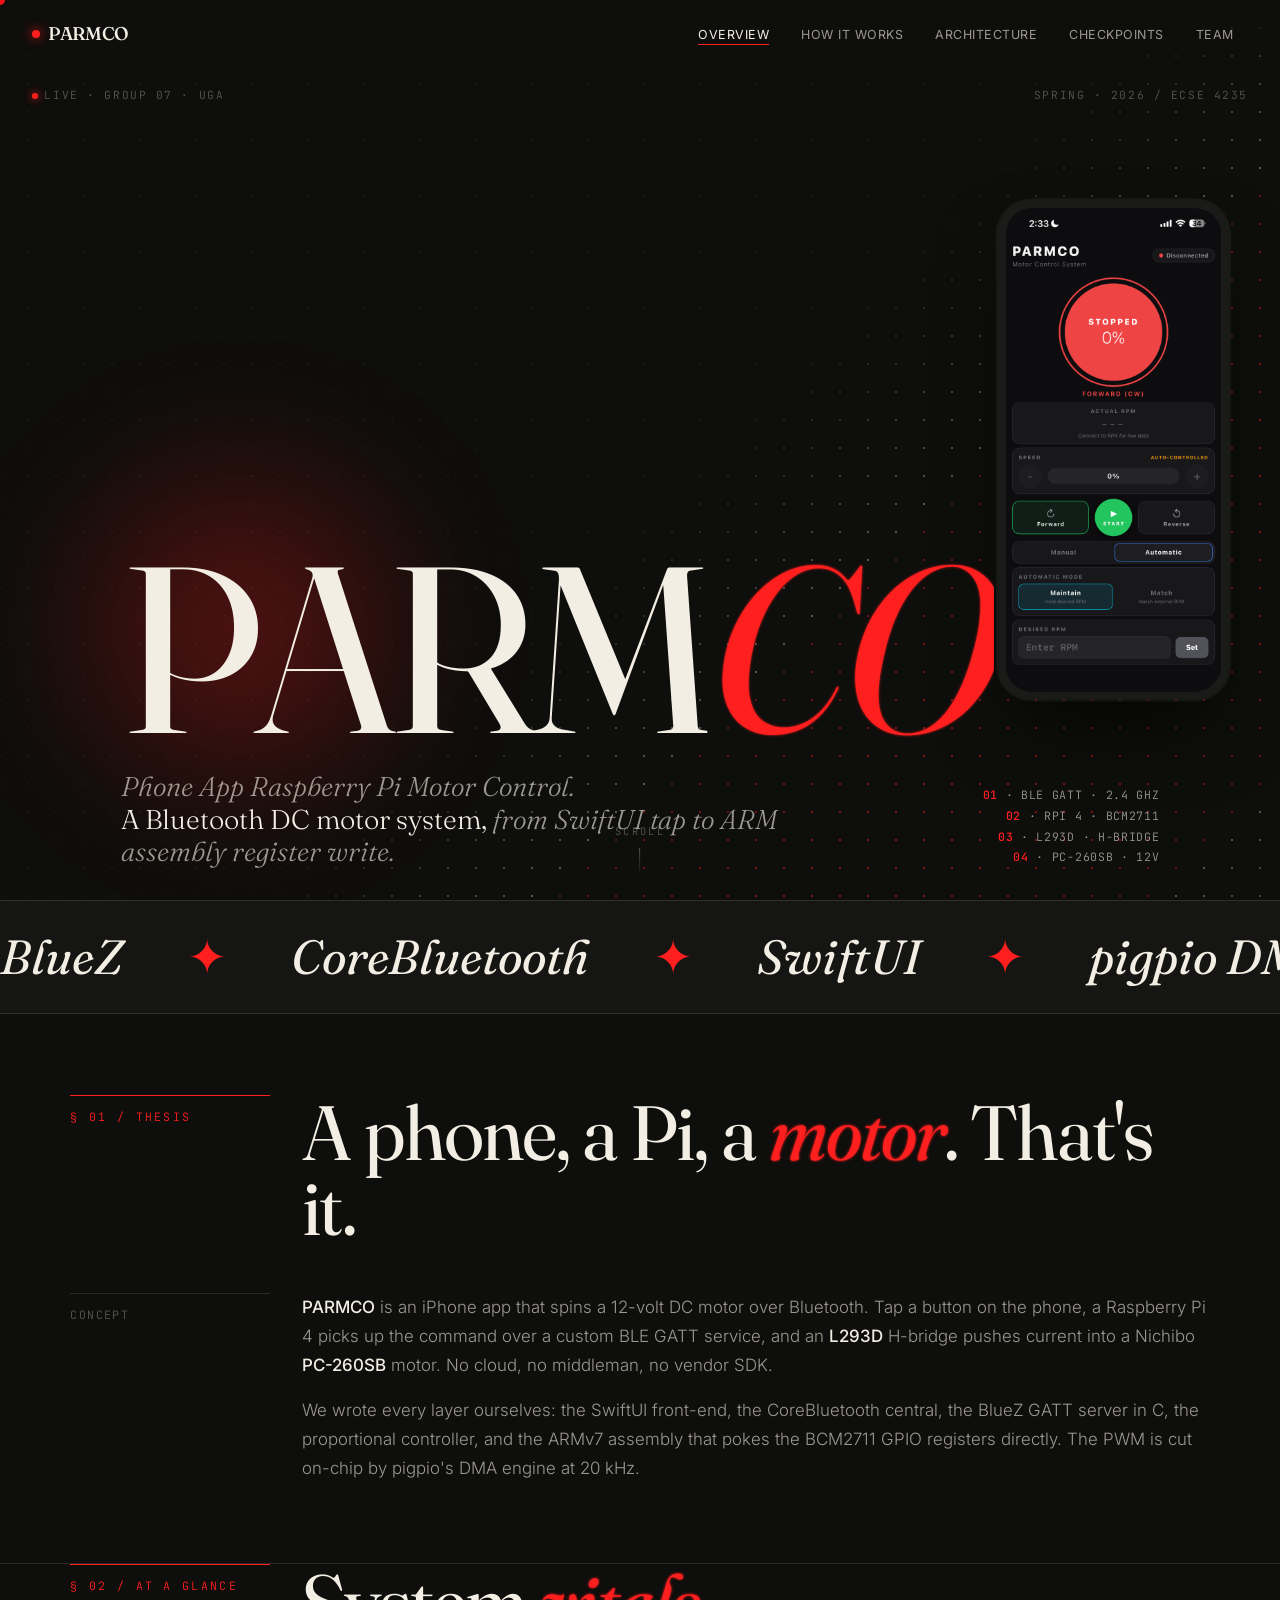
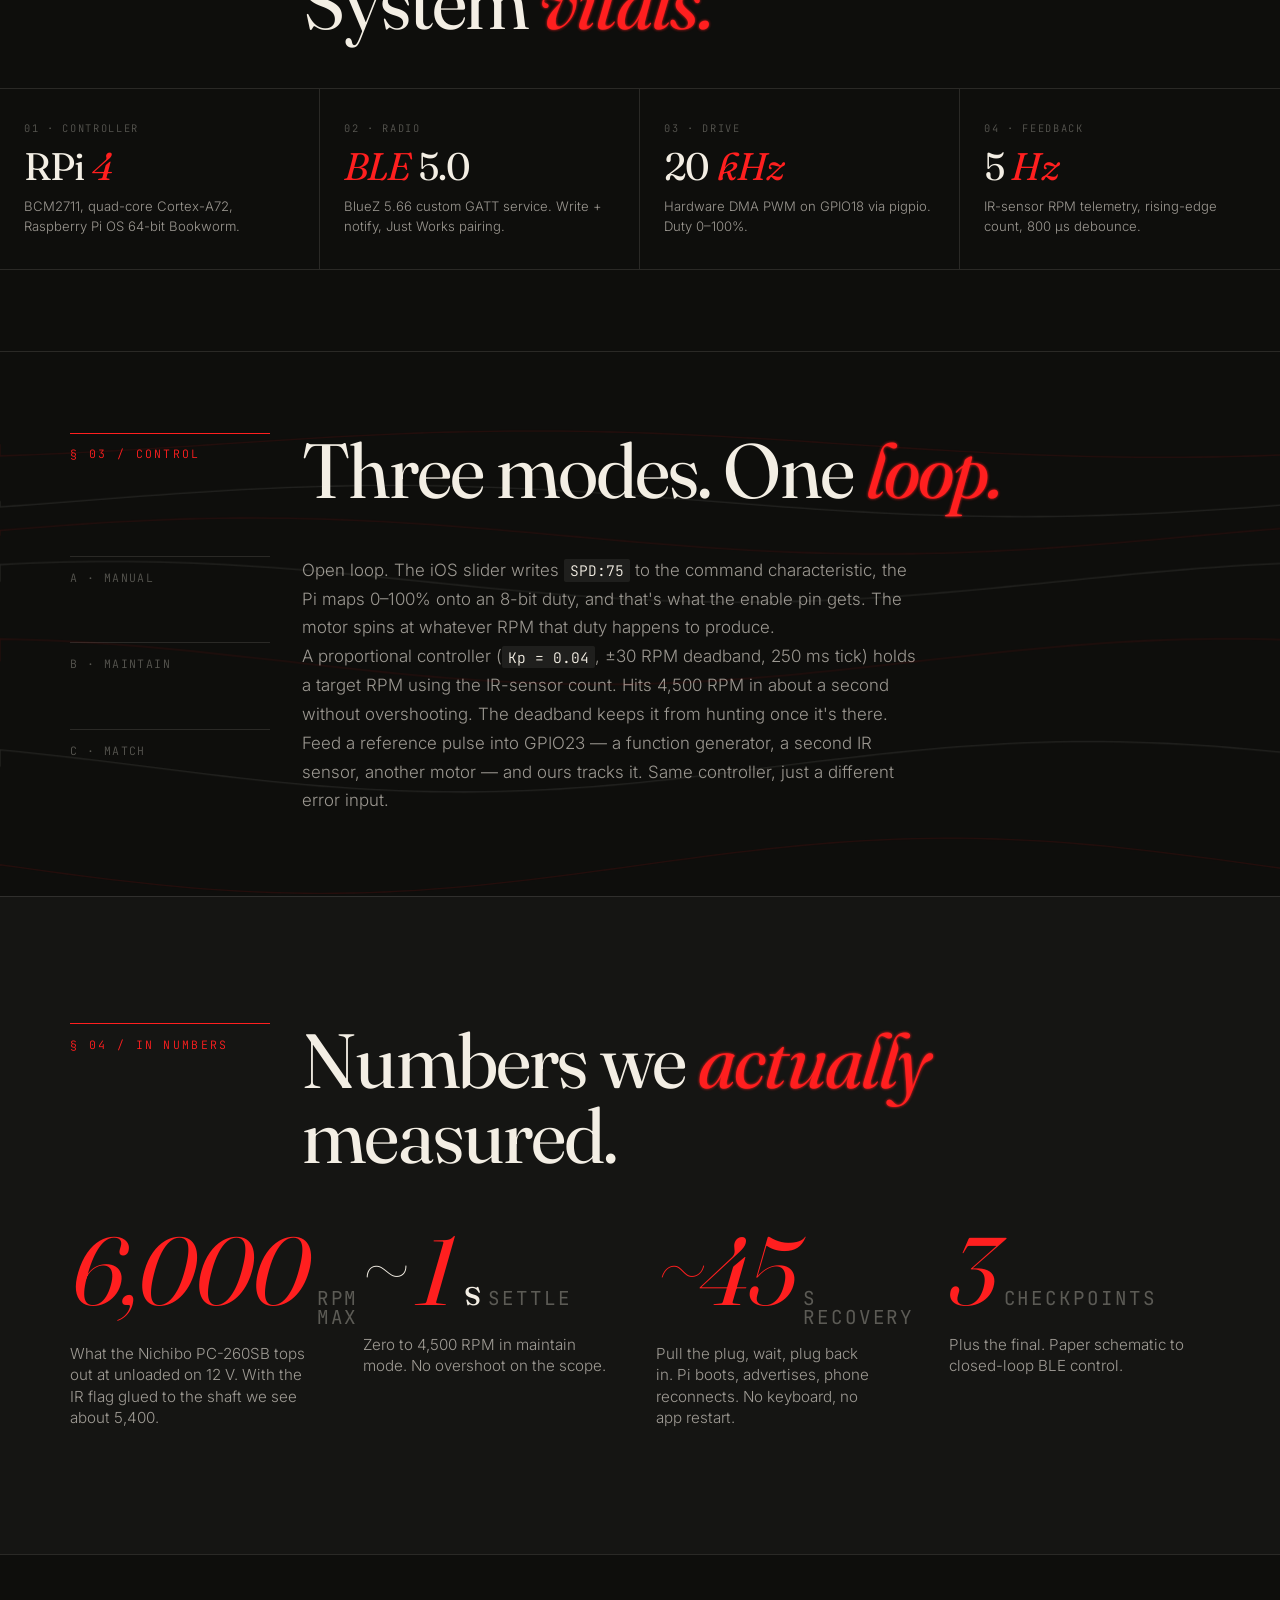
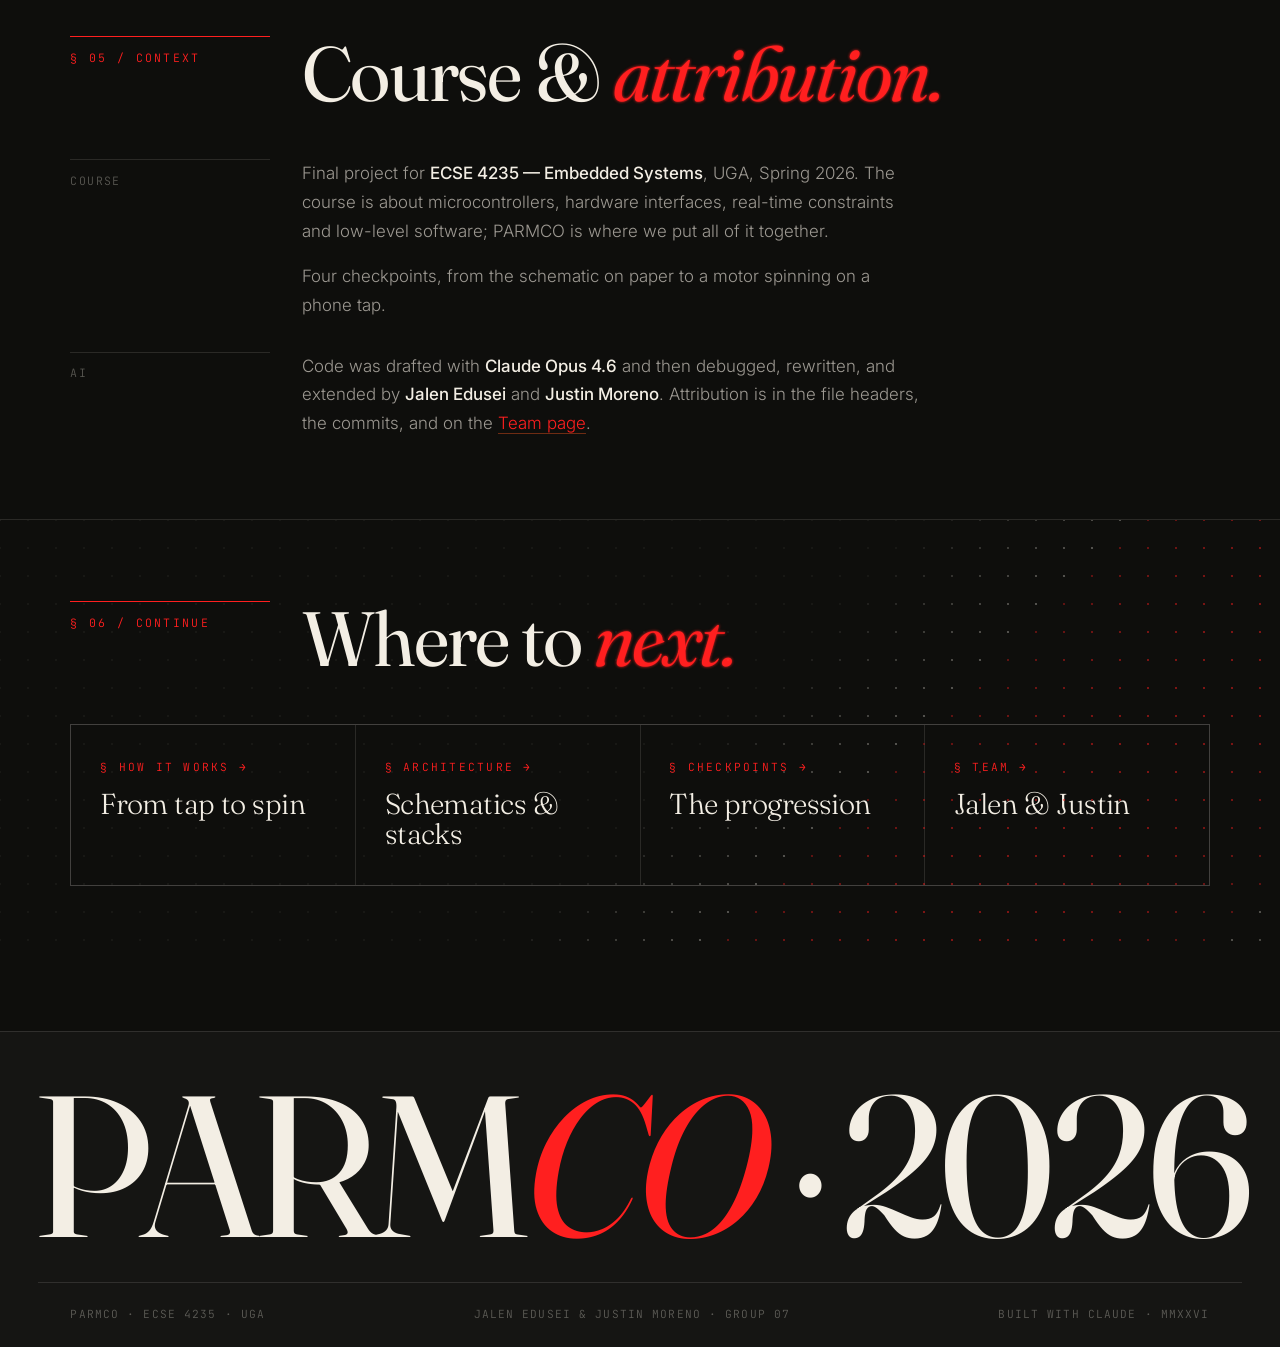
==== commit 0f4f61c7: "Add SVG favicon — motor arc icon in site colors" ====
--- a/index.html
+++ b/index.html
@@ -2,6 +2,7 @@
 <html lang="en">
 <head>
   <meta charset="UTF-8">
+  <link rel="icon" href="favicon.svg" type="image/svg+xml">
   <meta name="viewport" content="width=device-width, initial-scale=1.0">
   <title>PARMCO — Bluetooth Motor Control</title>
   <link rel="stylesheet" href="style.css">
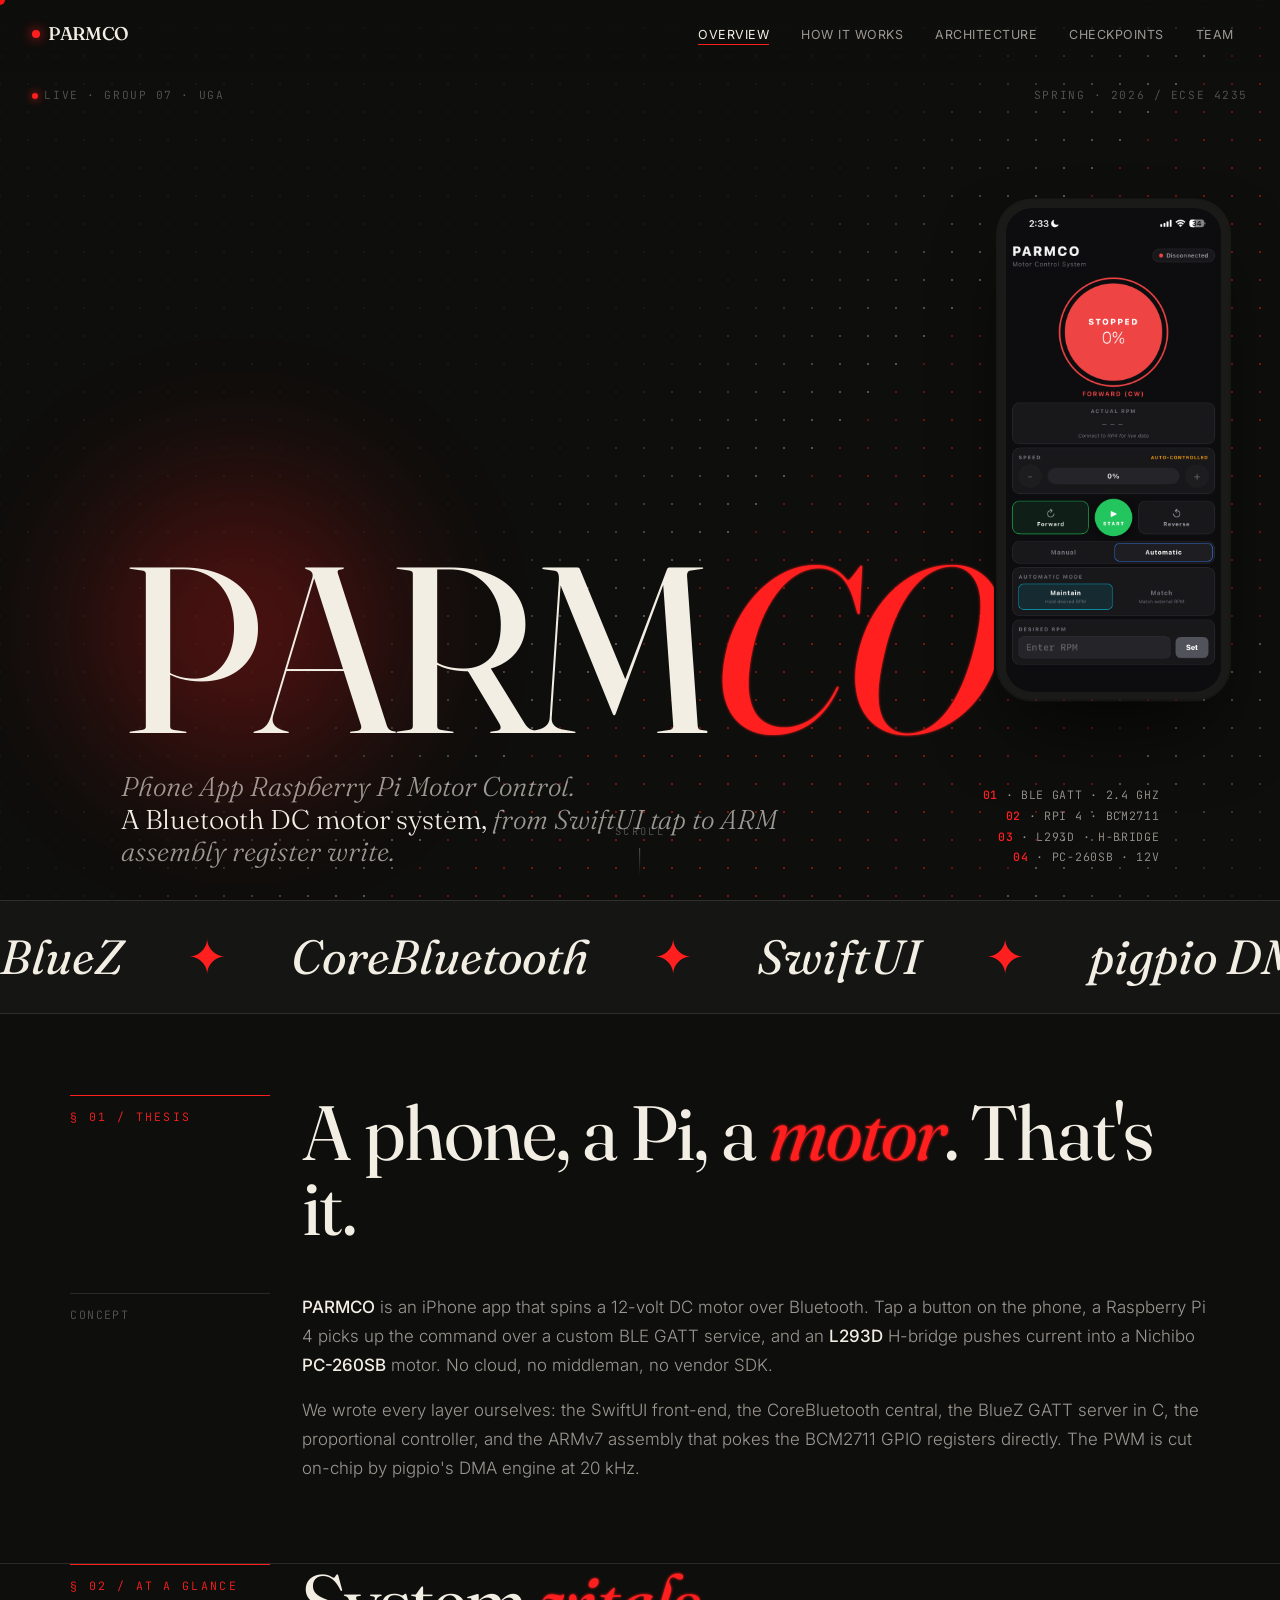
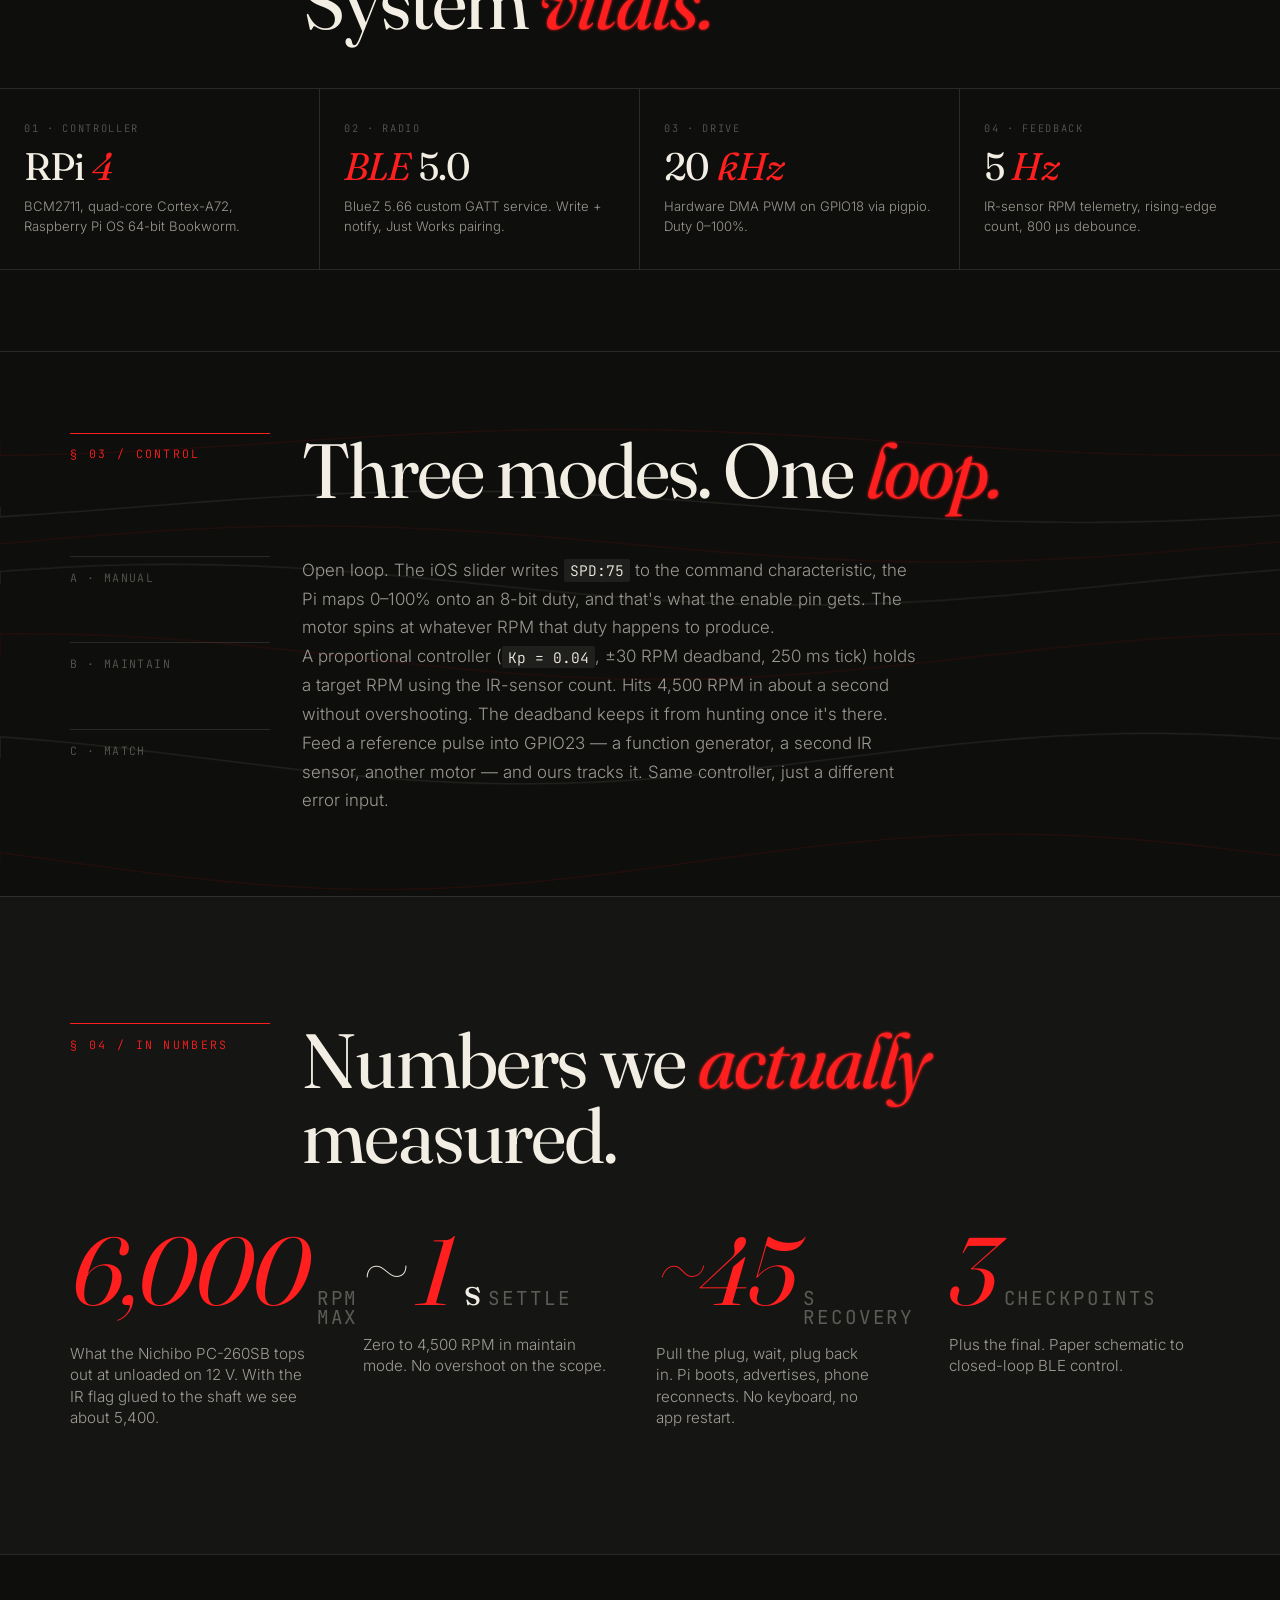
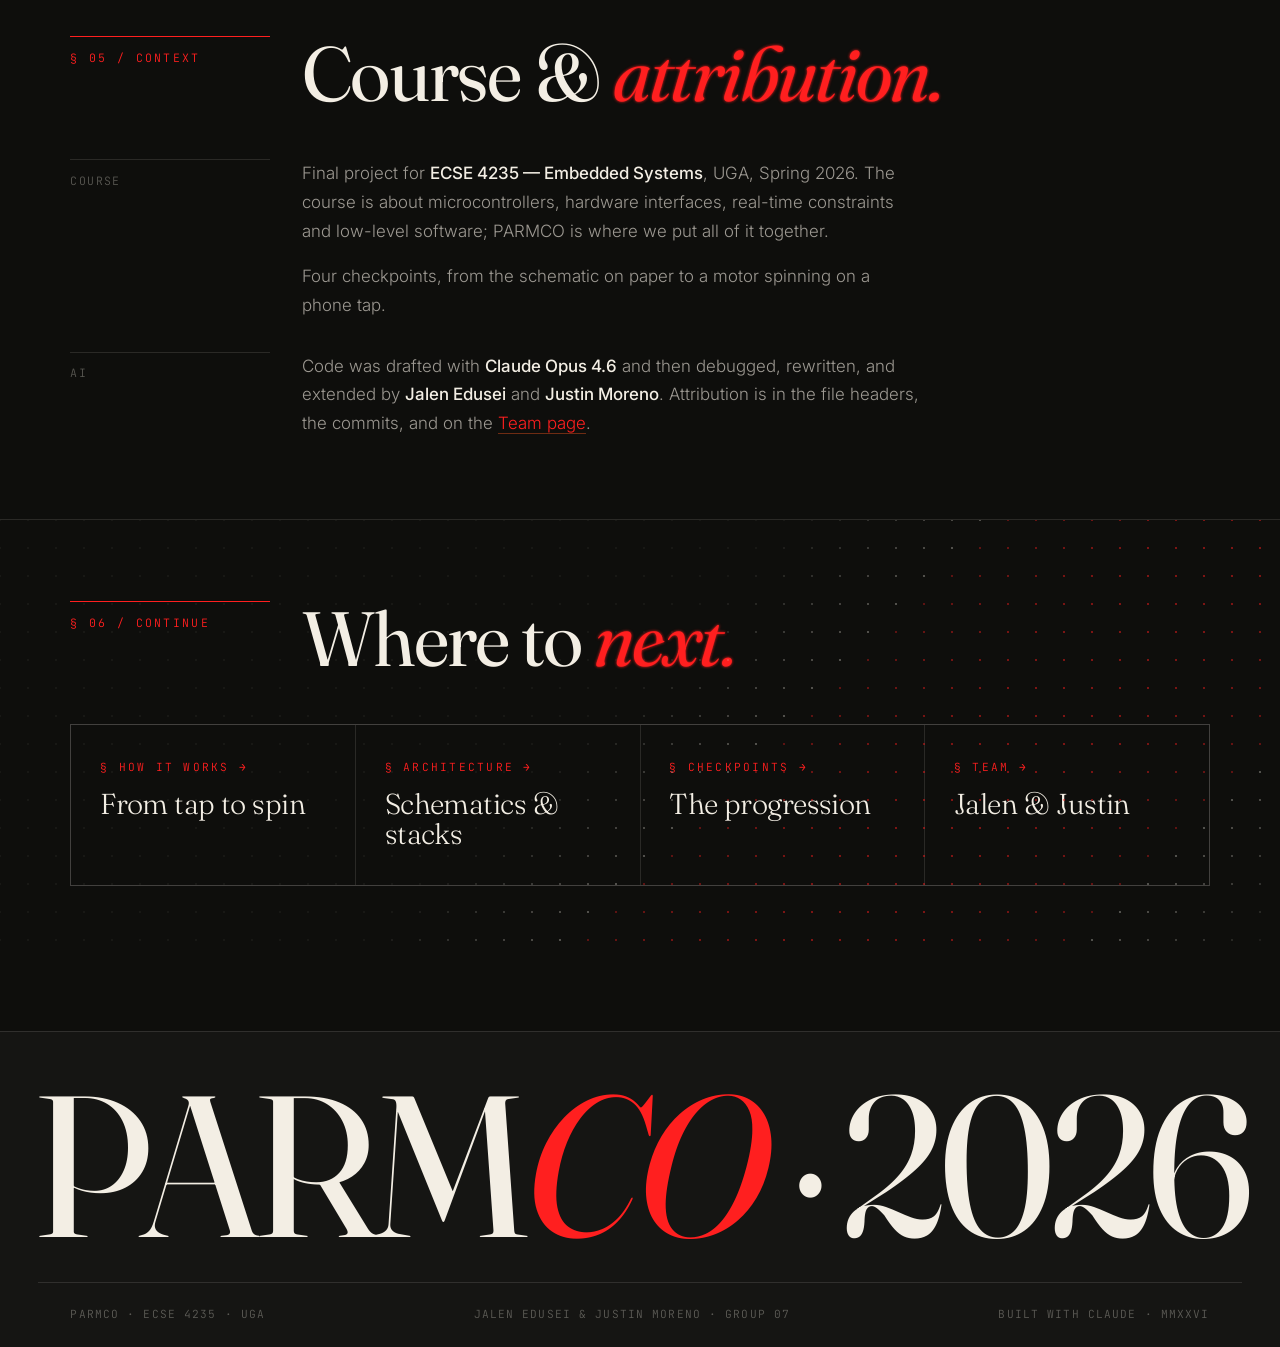
==== commit 02781c56: "Remove favicon link from index.html Removed the favicon link from the HTML head section." ====
--- a/index.html
+++ b/index.html
@@ -2,7 +2,6 @@
 <html lang="en">
 <head>
   <meta charset="UTF-8">
-  <link rel="icon" href="favicon.svg" type="image/svg+xml">
   <meta name="viewport" content="width=device-width, initial-scale=1.0">
   <title>PARMCO — Bluetooth Motor Control</title>
   <link rel="stylesheet" href="style.css">
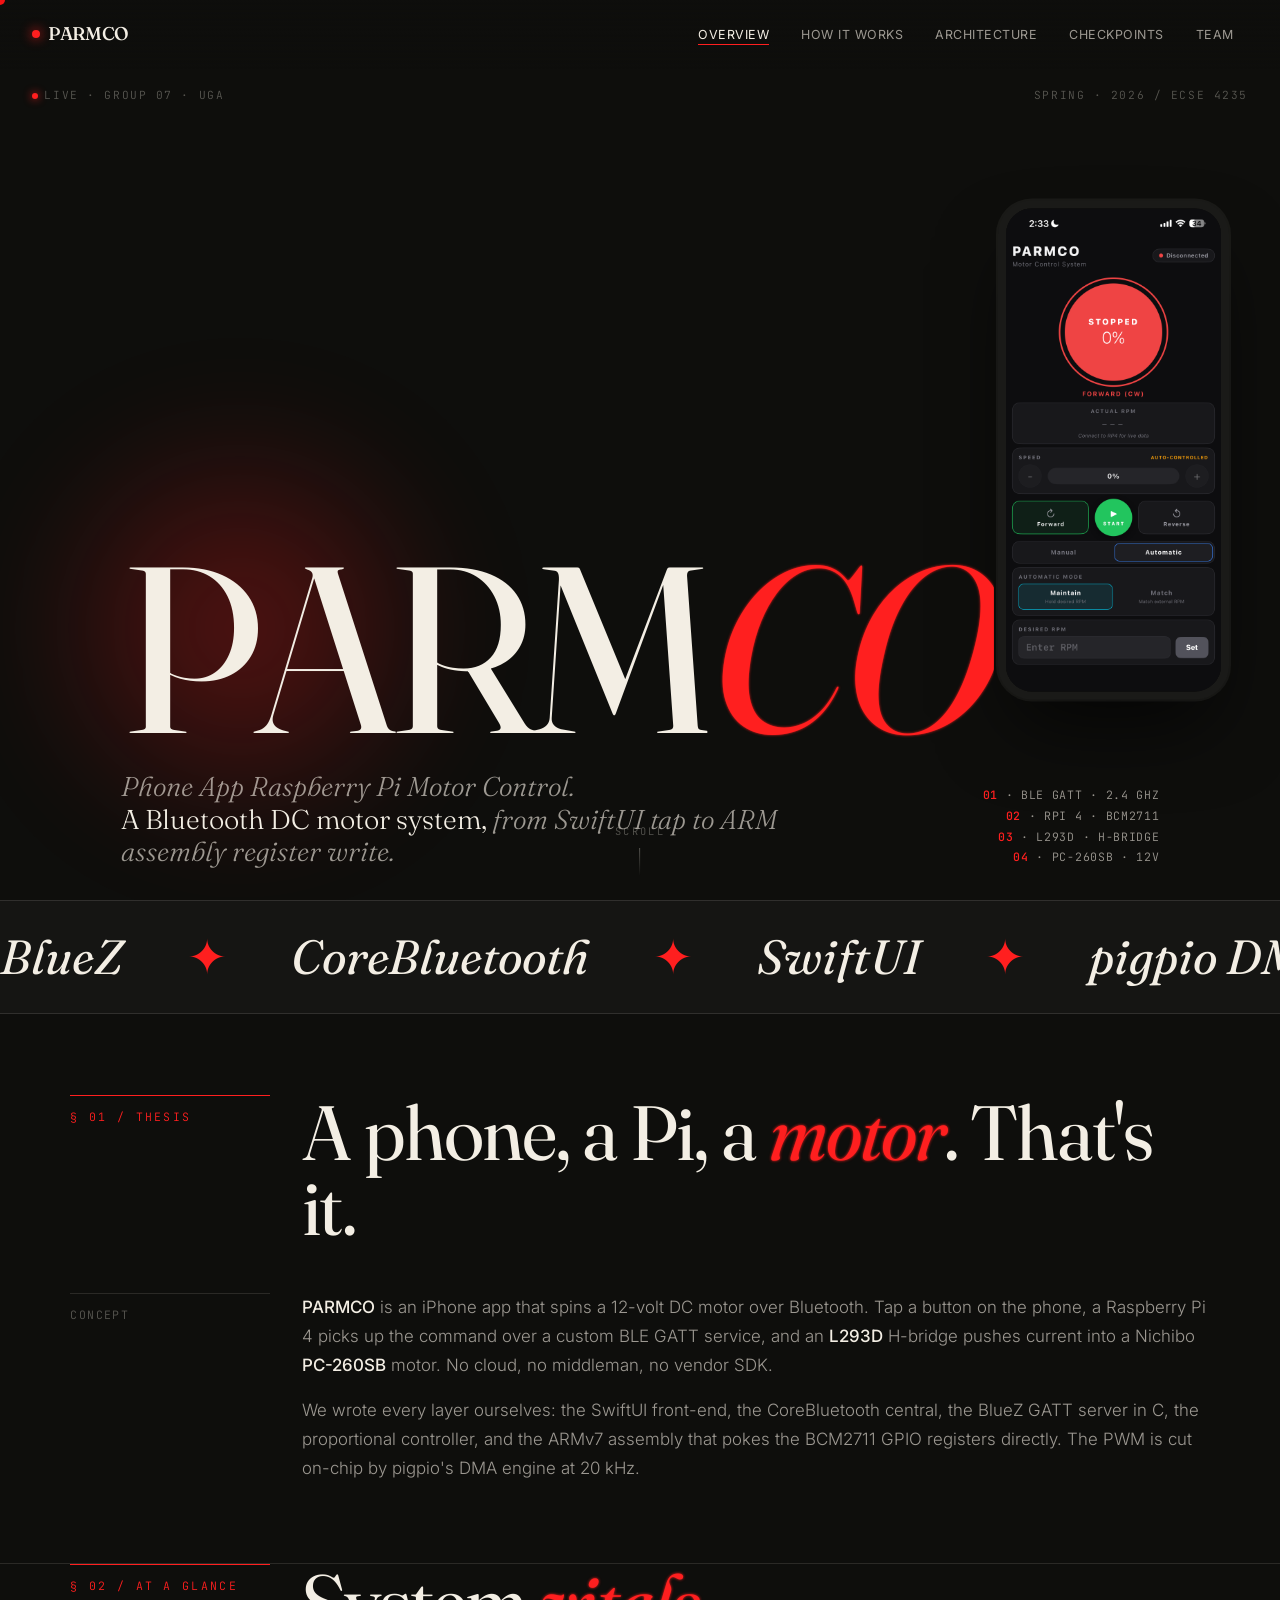
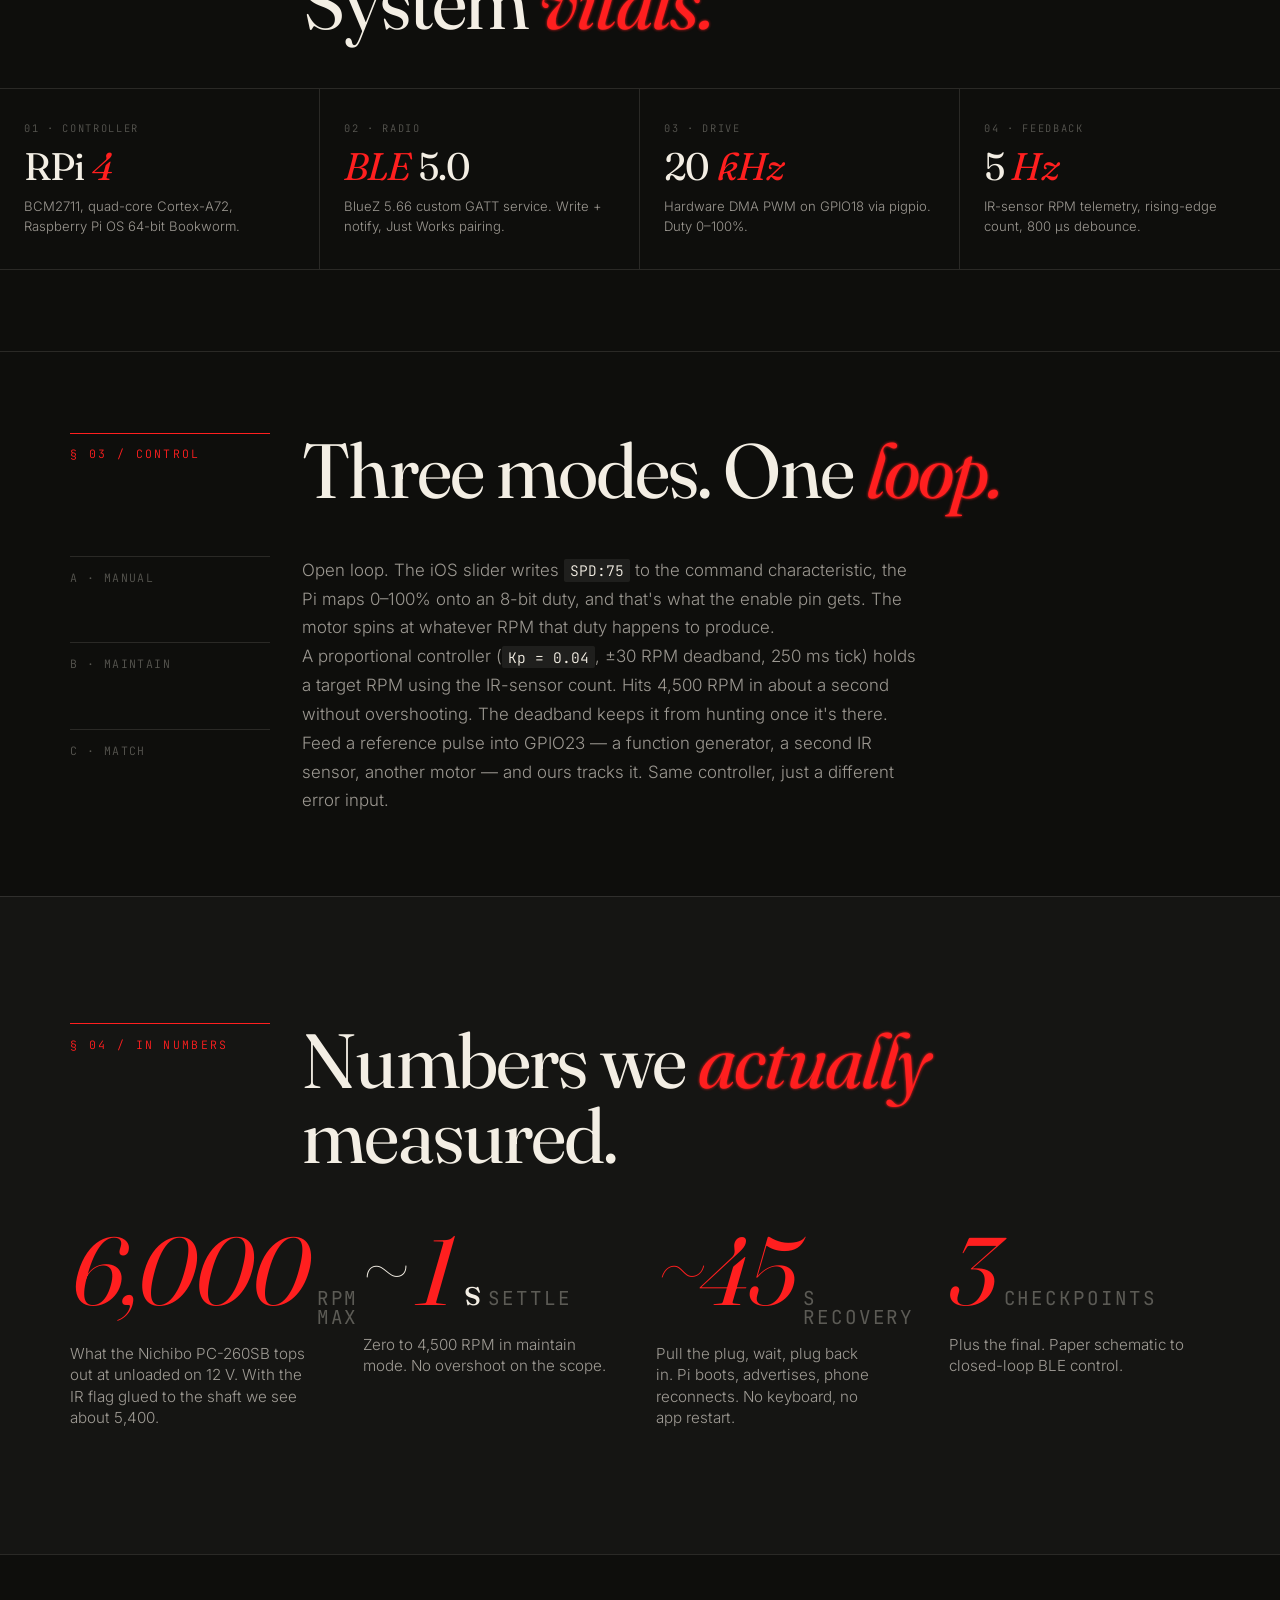
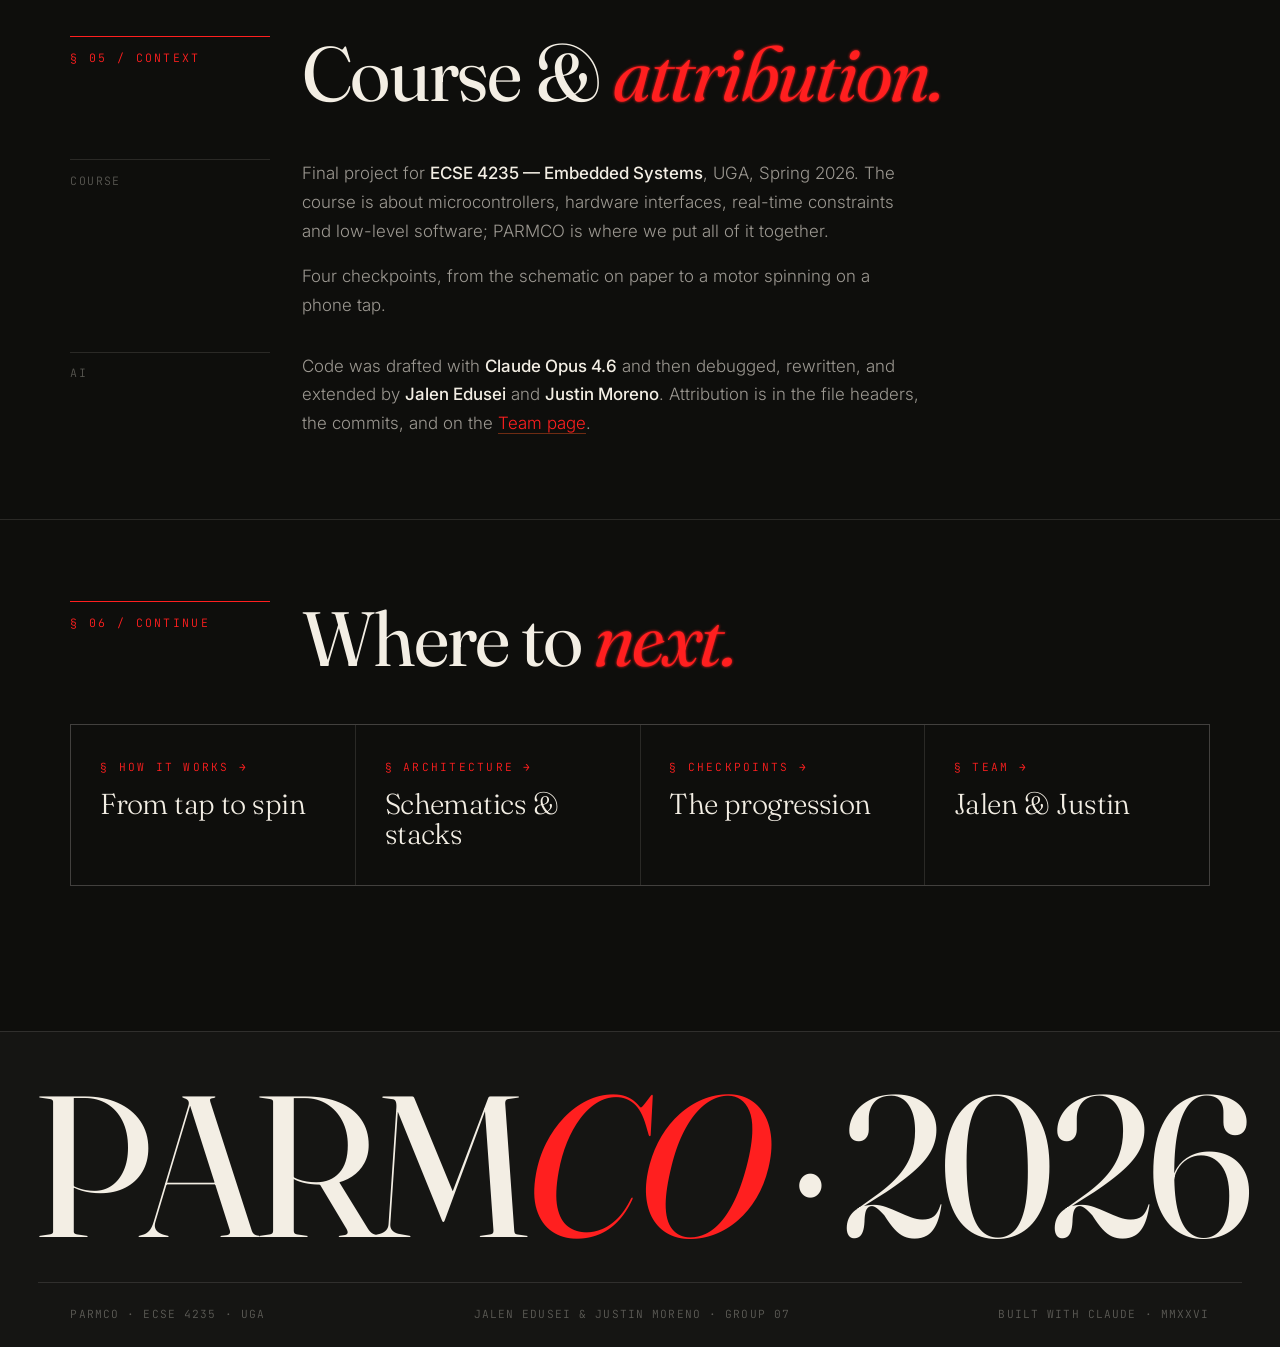
==== commit 2a5c7d52: "Add favicon link to index.html" ====
--- a/index.html
+++ b/index.html
@@ -3,6 +3,7 @@
 <head>
   <meta charset="UTF-8">
   <meta name="viewport" content="width=device-width, initial-scale=1.0">
+  <link rel="icon" href="favicon.svg" type="image/svg+xml">
   <title>PARMCO — Bluetooth Motor Control</title>
   <link rel="stylesheet" href="style.css">
   <script>document.documentElement.classList.add('js');</script>
--- a/style.css
+++ b/style.css
@@ -1469,16 +1469,17 @@
 /* Stat grid */
 .stat-grid {
   display: grid;
-  grid-template-columns: repeat(auto-fit, minmax(200px, 1fr));
-  gap: 0;
-  border-top: 1px solid var(--rule);
-  border-left: 1px solid var(--rule);
+  grid-template-columns: repeat(auto-fit, minmax(160px, 1fr));
+  gap: 1rem;
+  border-top: none;
+  border-left: none;
 }
 .stat-tile {
   display: flex;
   flex-direction: column;
-  gap: 0.75rem;
-  padding: 2rem 1.5rem;
+  gap: 0.5rem;
+  padding: 1.25rem 1rem;
+  border: 1px solid var(--rule);
   border-right: 1px solid var(--rule);
   border-bottom: 1px solid var(--rule);
 }
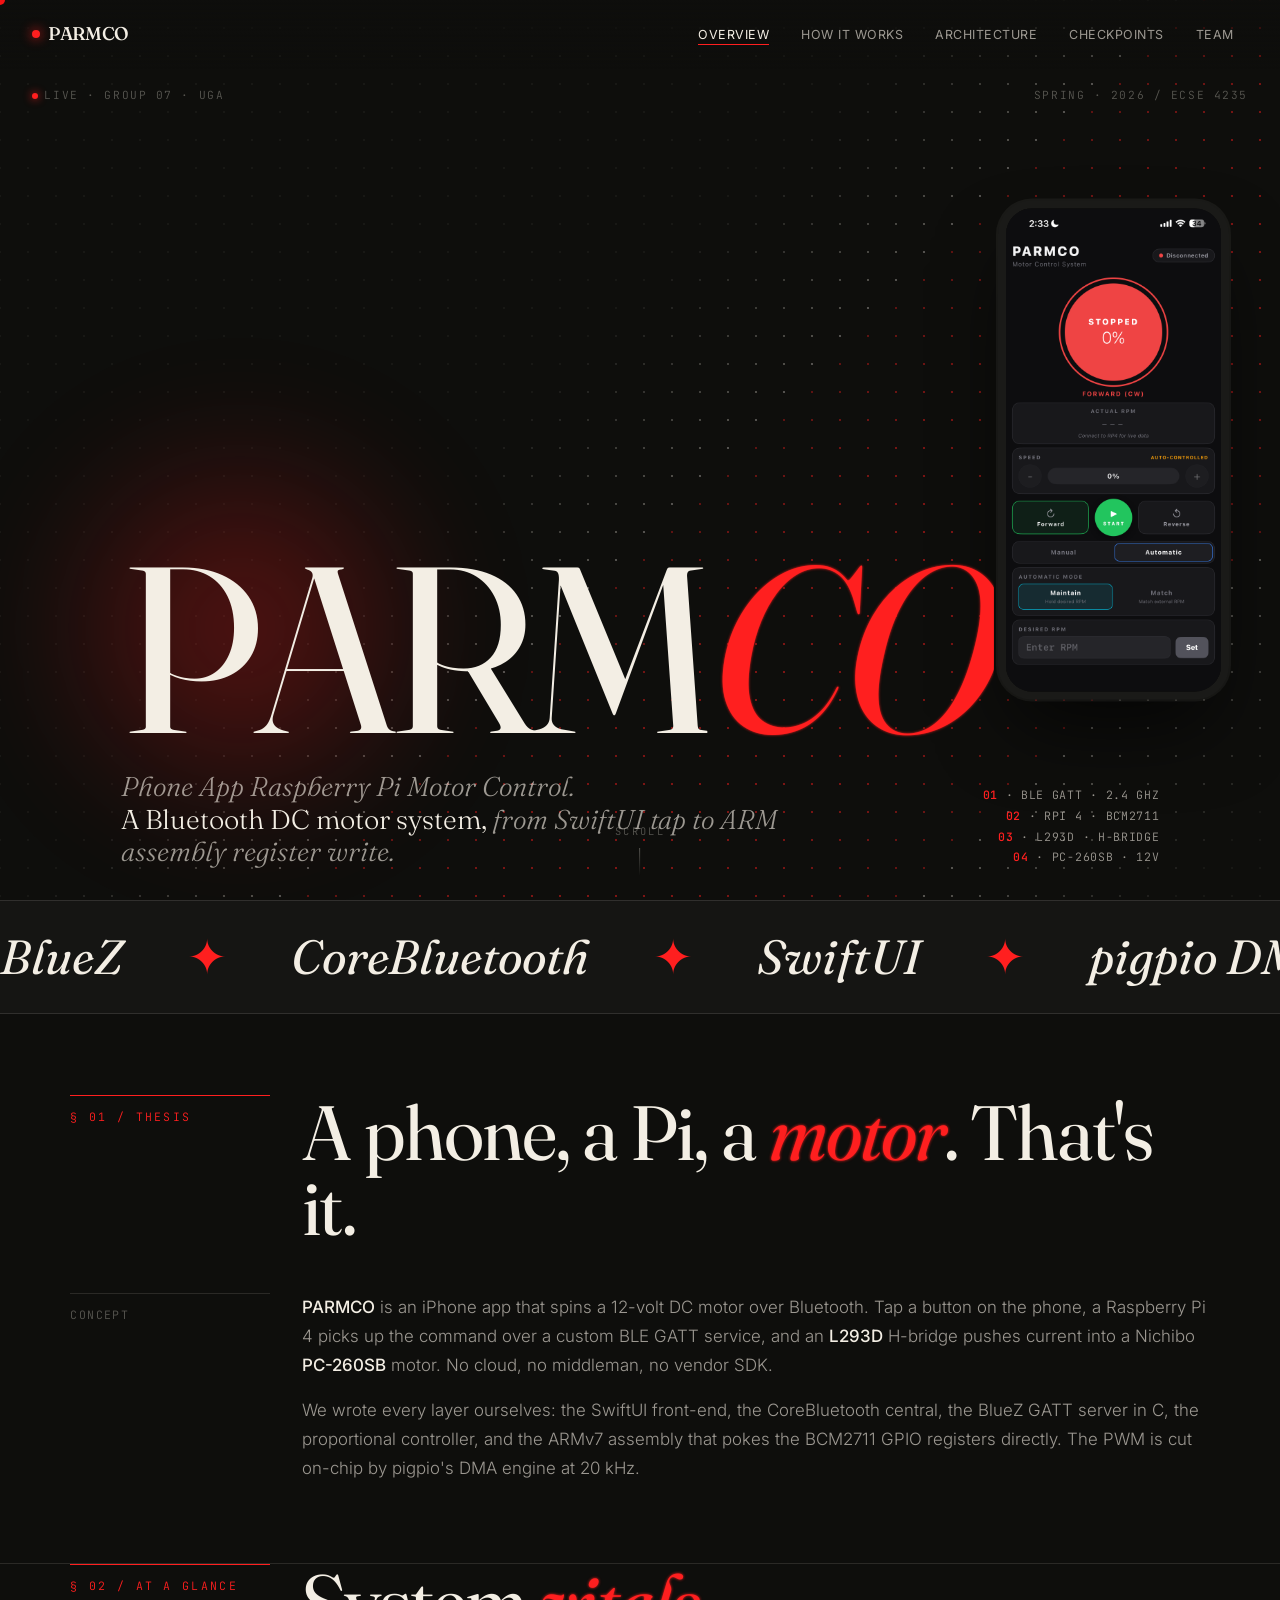
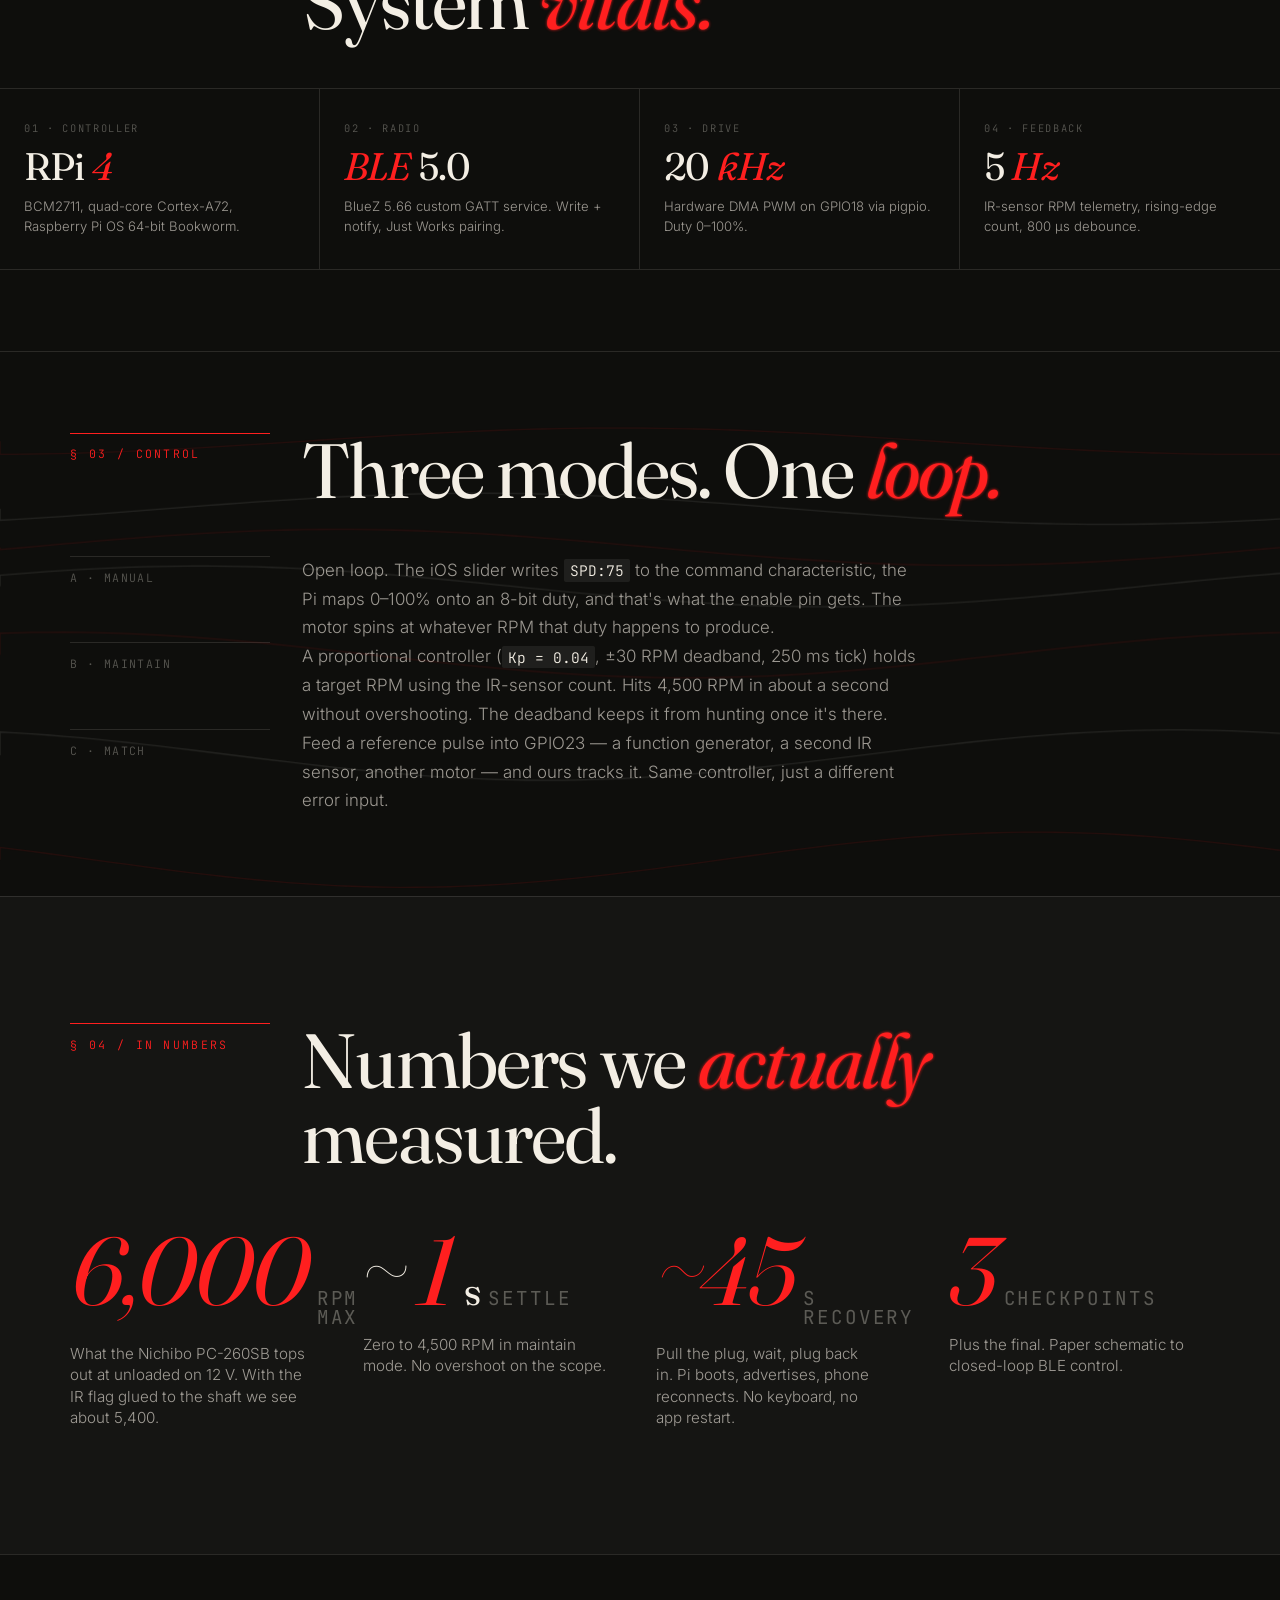
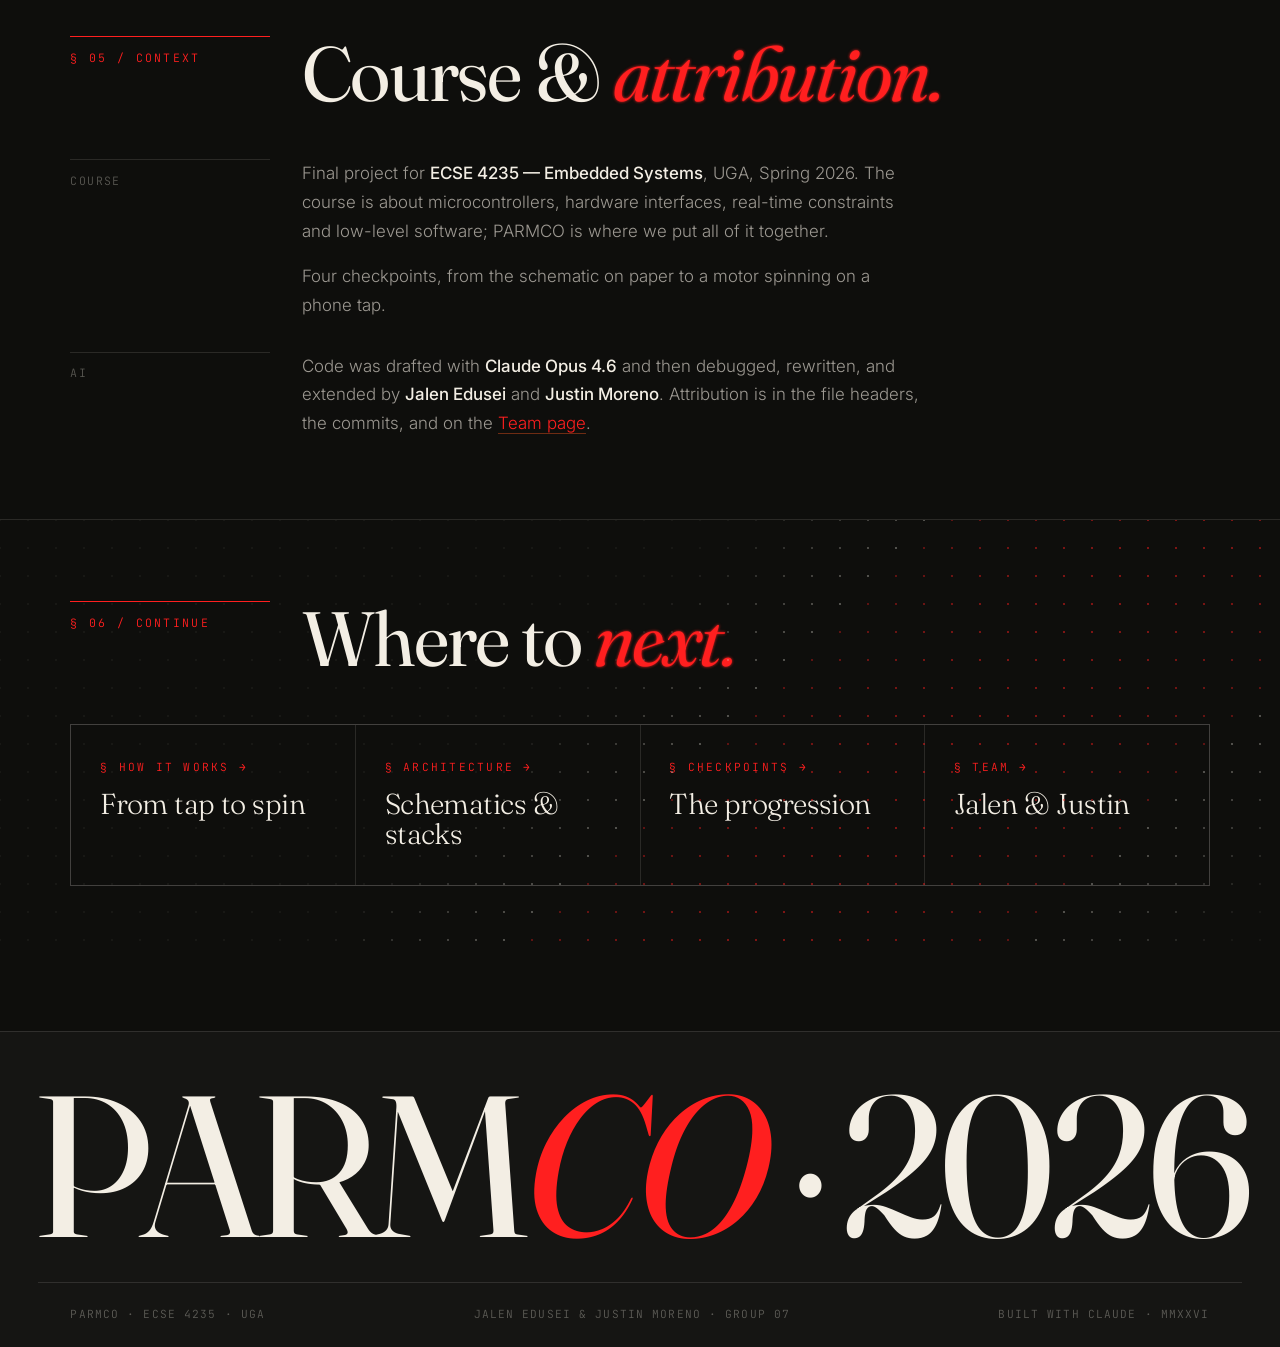
==== commit 449c1344: "Add viewport meta tag to index.html" ====
--- a/index.html
+++ b/index.html
@@ -2,8 +2,8 @@
 <html lang="en">
 <head>
   <meta charset="UTF-8">
+  <link rel="icon" href="favicon.svg" type="image/svg+xml">
   <meta name="viewport" content="width=device-width, initial-scale=1.0">
-  <link rel="icon" href="favicon.svg" type="image/svg+xml">
   <title>PARMCO — Bluetooth Motor Control</title>
   <link rel="stylesheet" href="style.css">
   <script>document.documentElement.classList.add('js');</script>
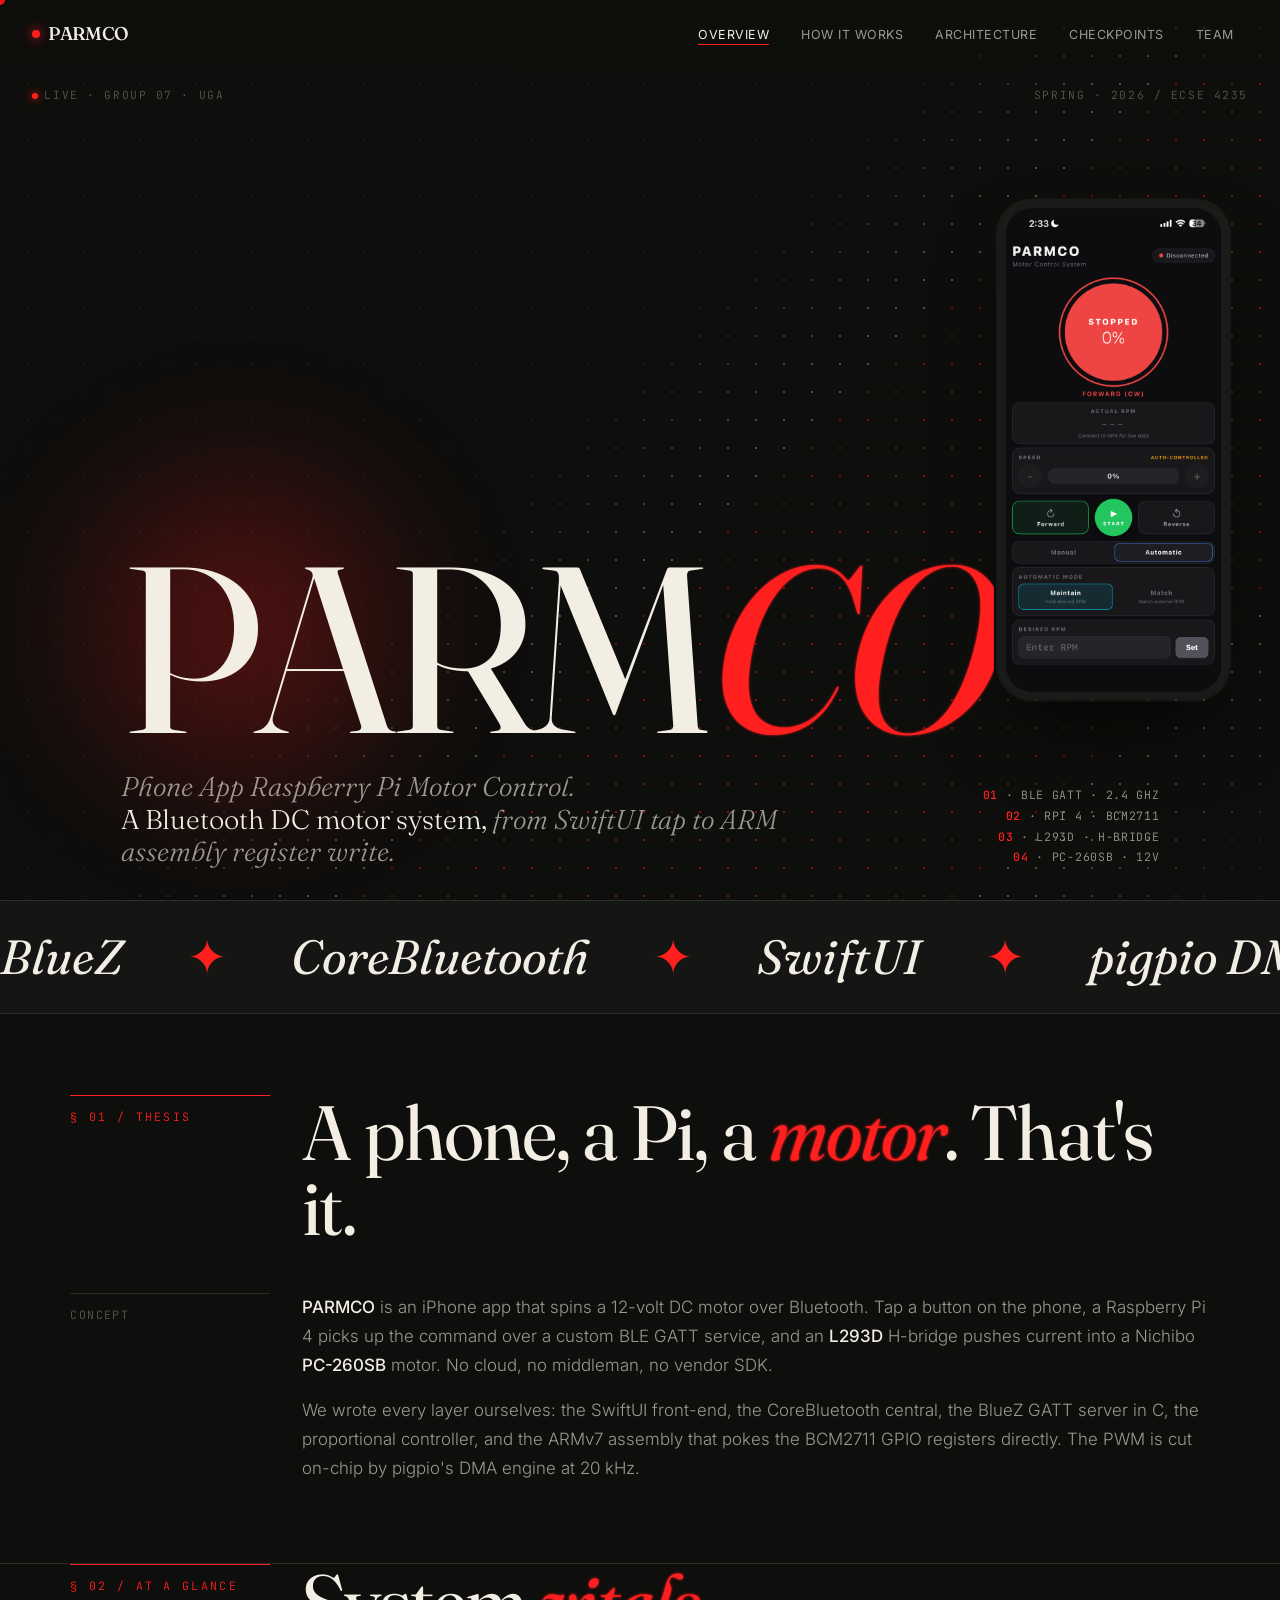
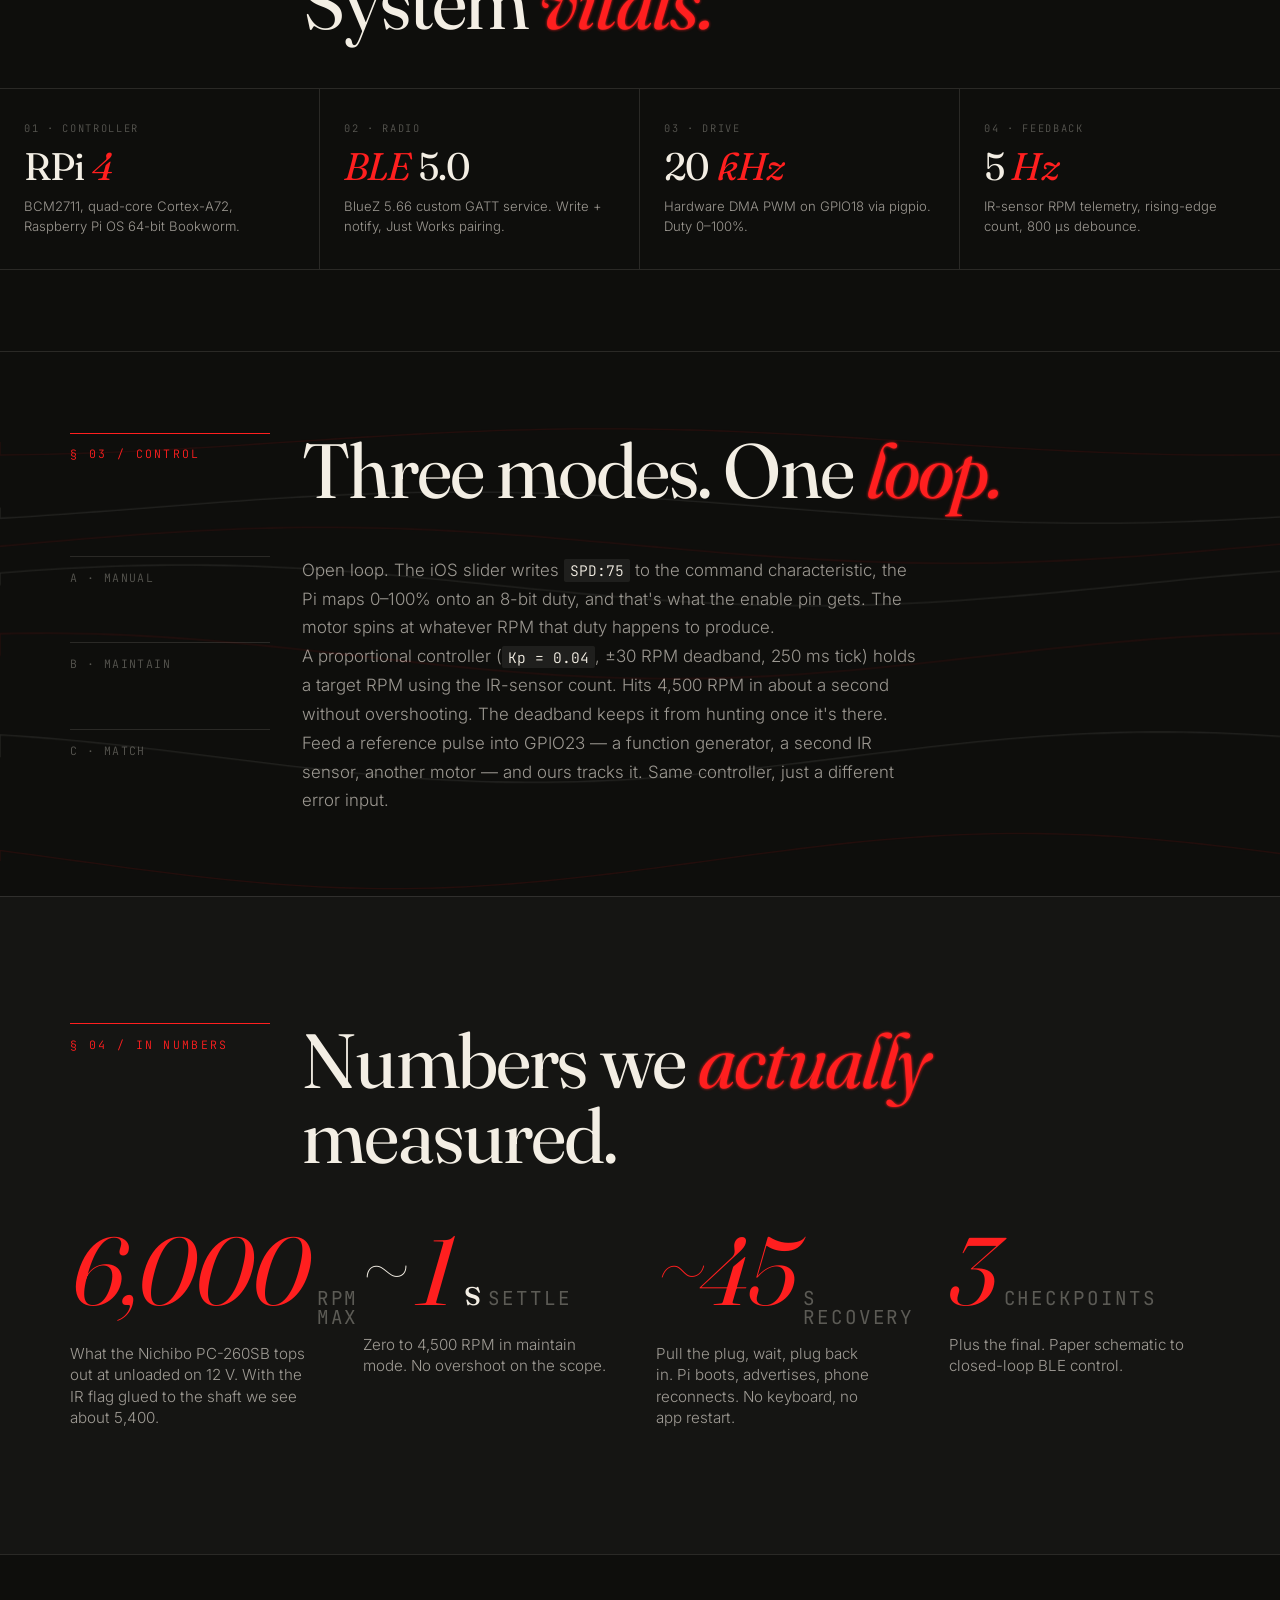
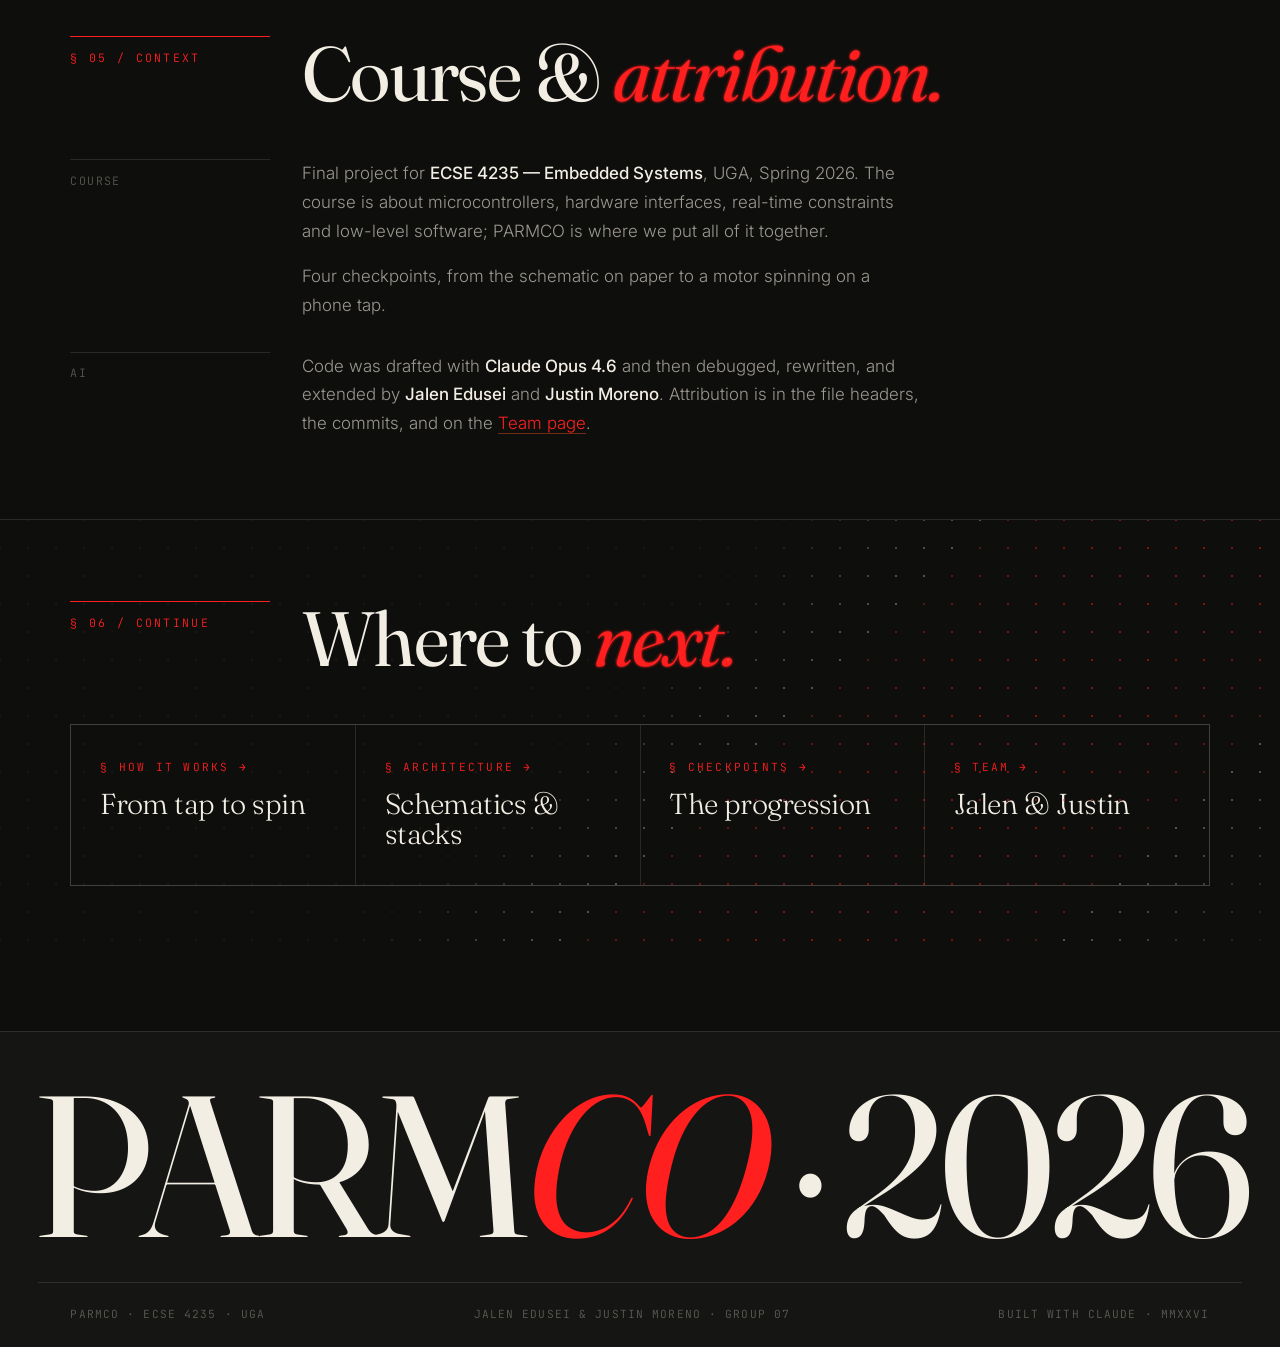
==== commit 7d5c0979: "Remove scroll cue from header Removed the scroll cue from the header section." ====
--- a/index.html
+++ b/index.html
@@ -57,8 +57,6 @@
       </div>
     </div>
   </div>
-
-  <div class="scroll-cue">SCROLL</div>
 </header>
 
 <!-- ========== MARQUEE ========== -->
